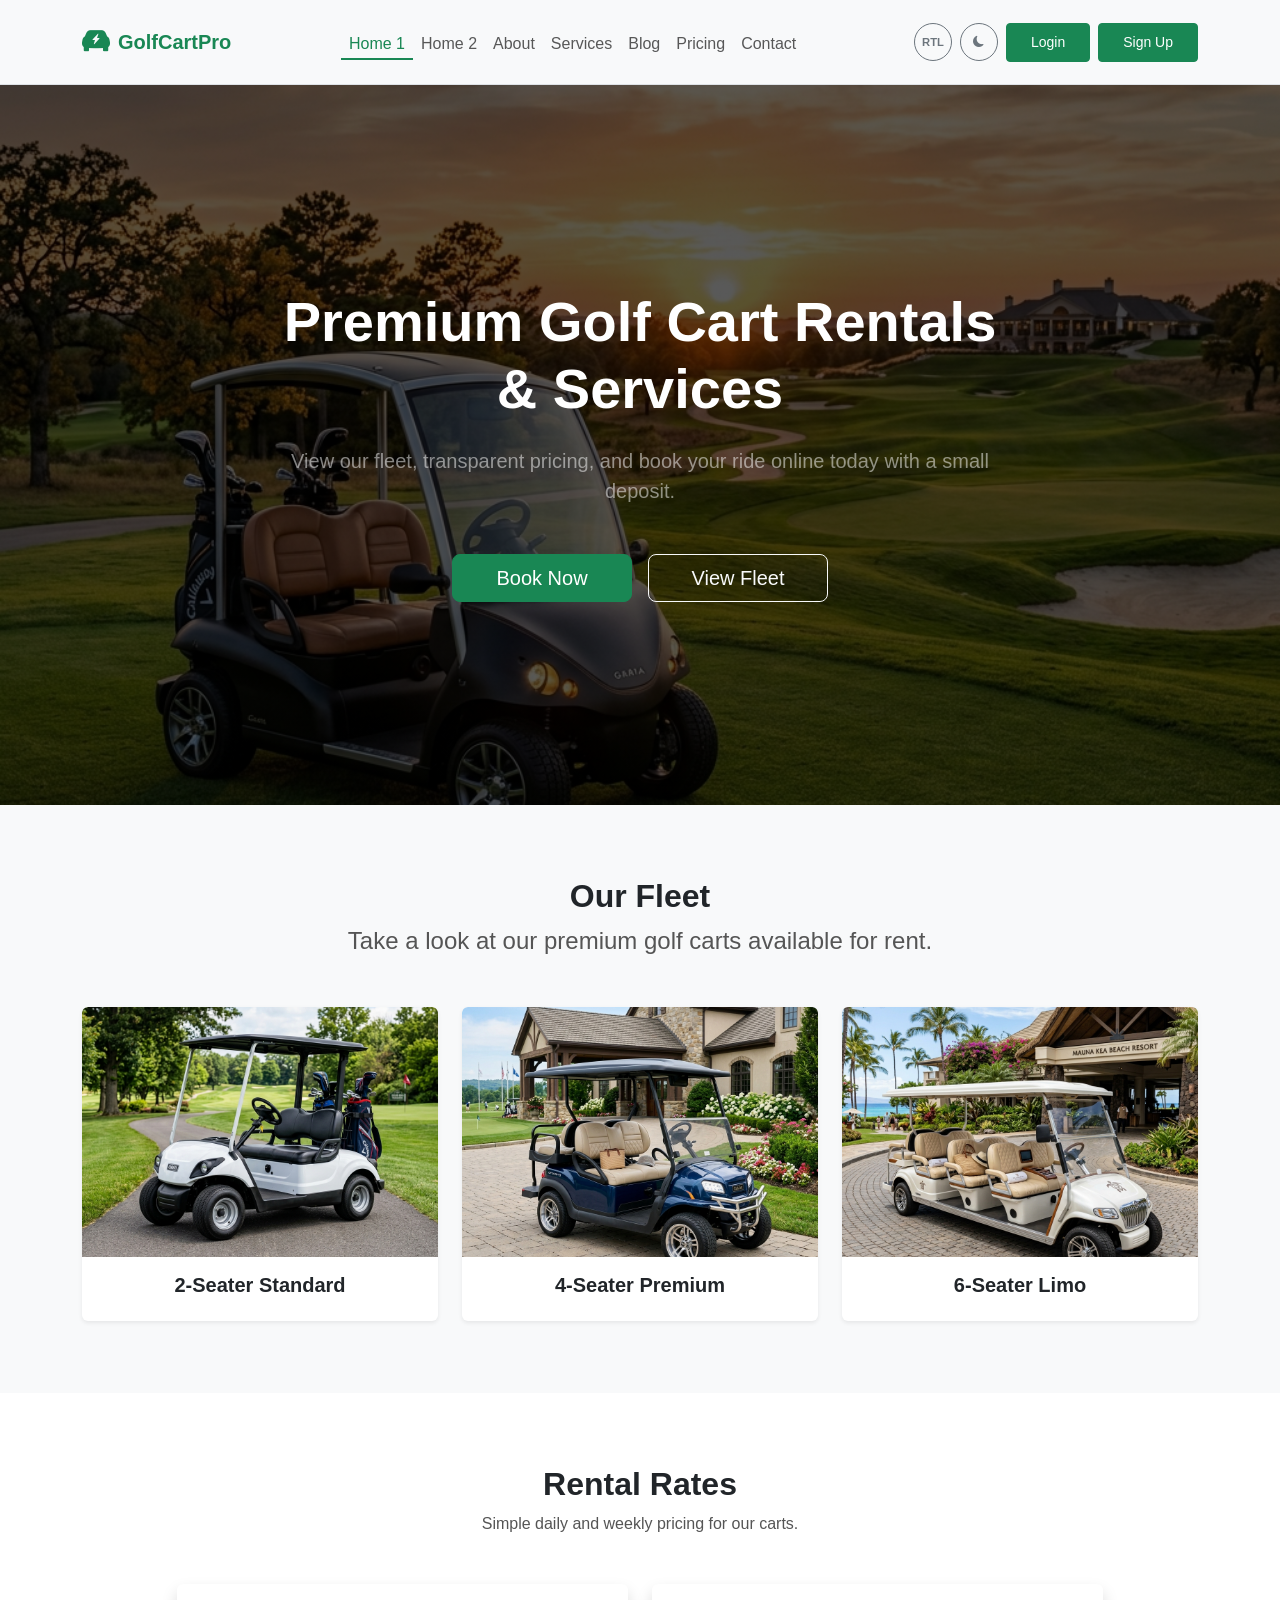
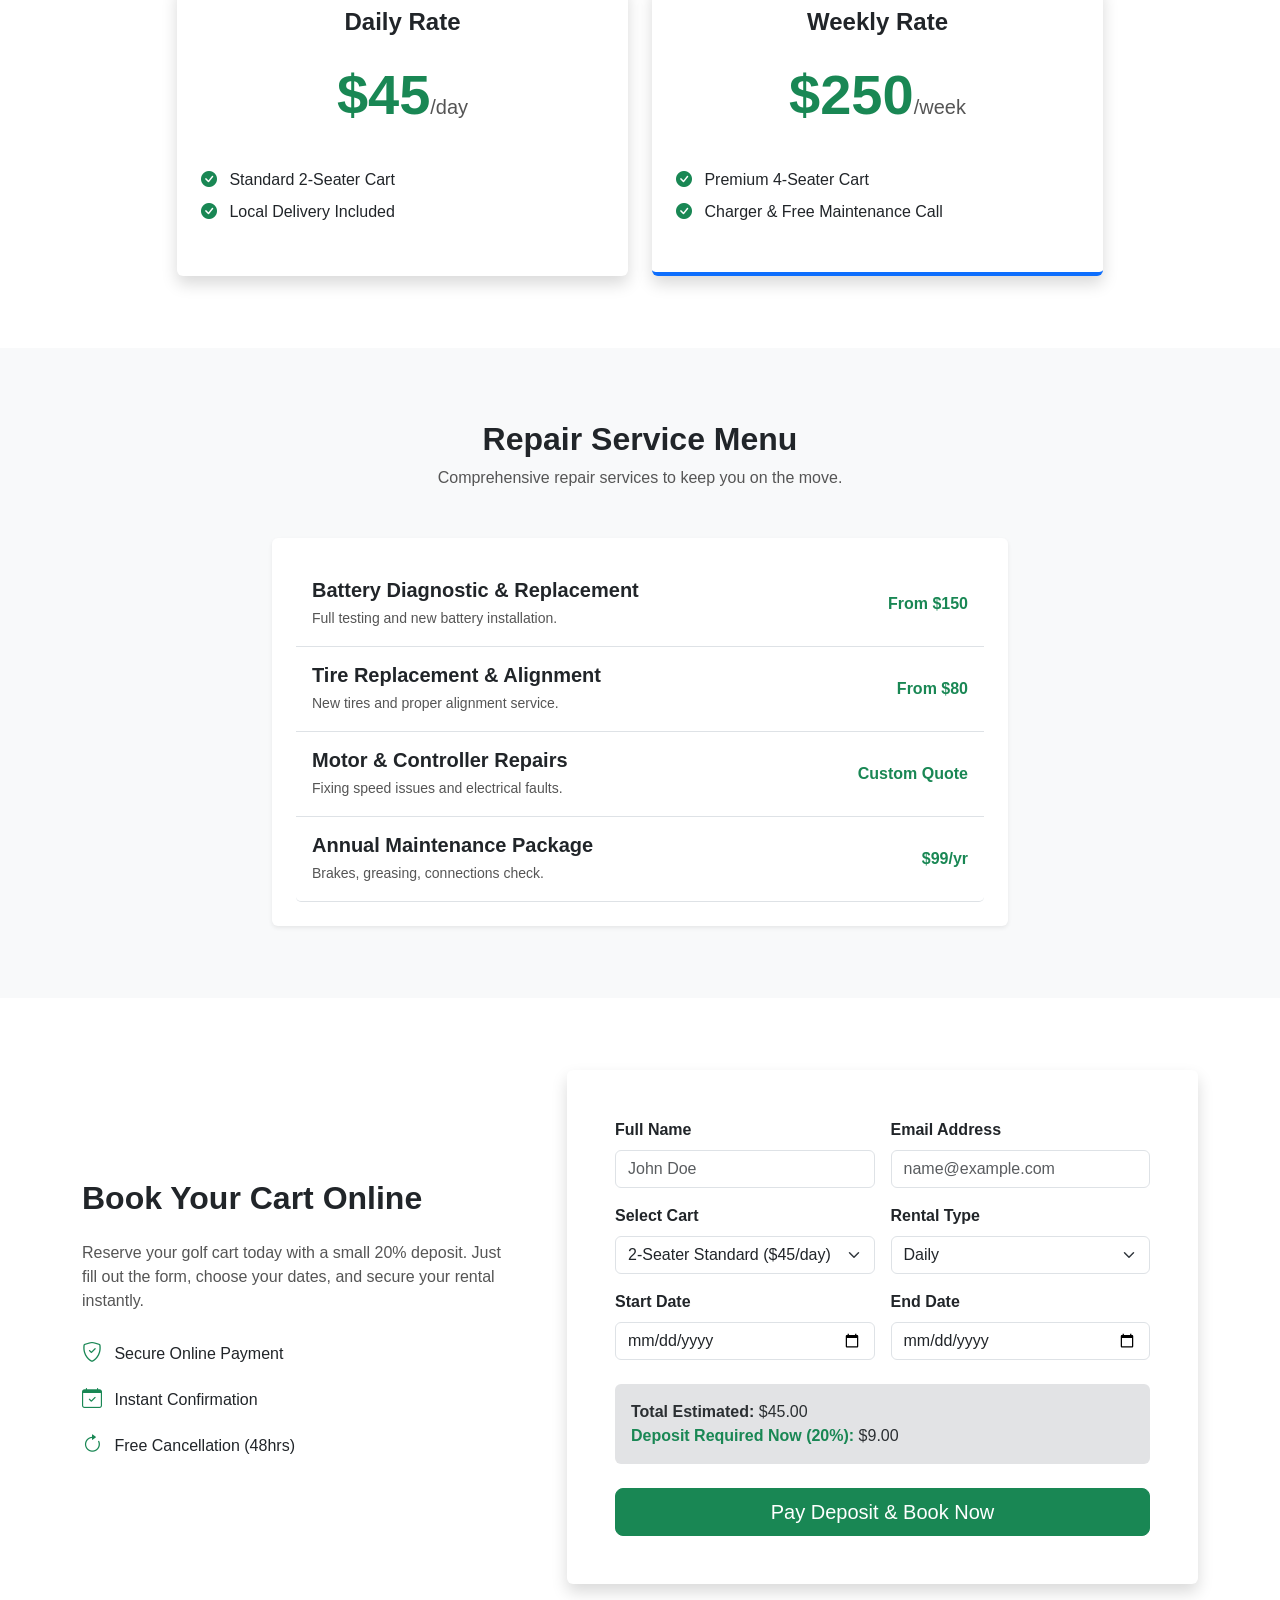
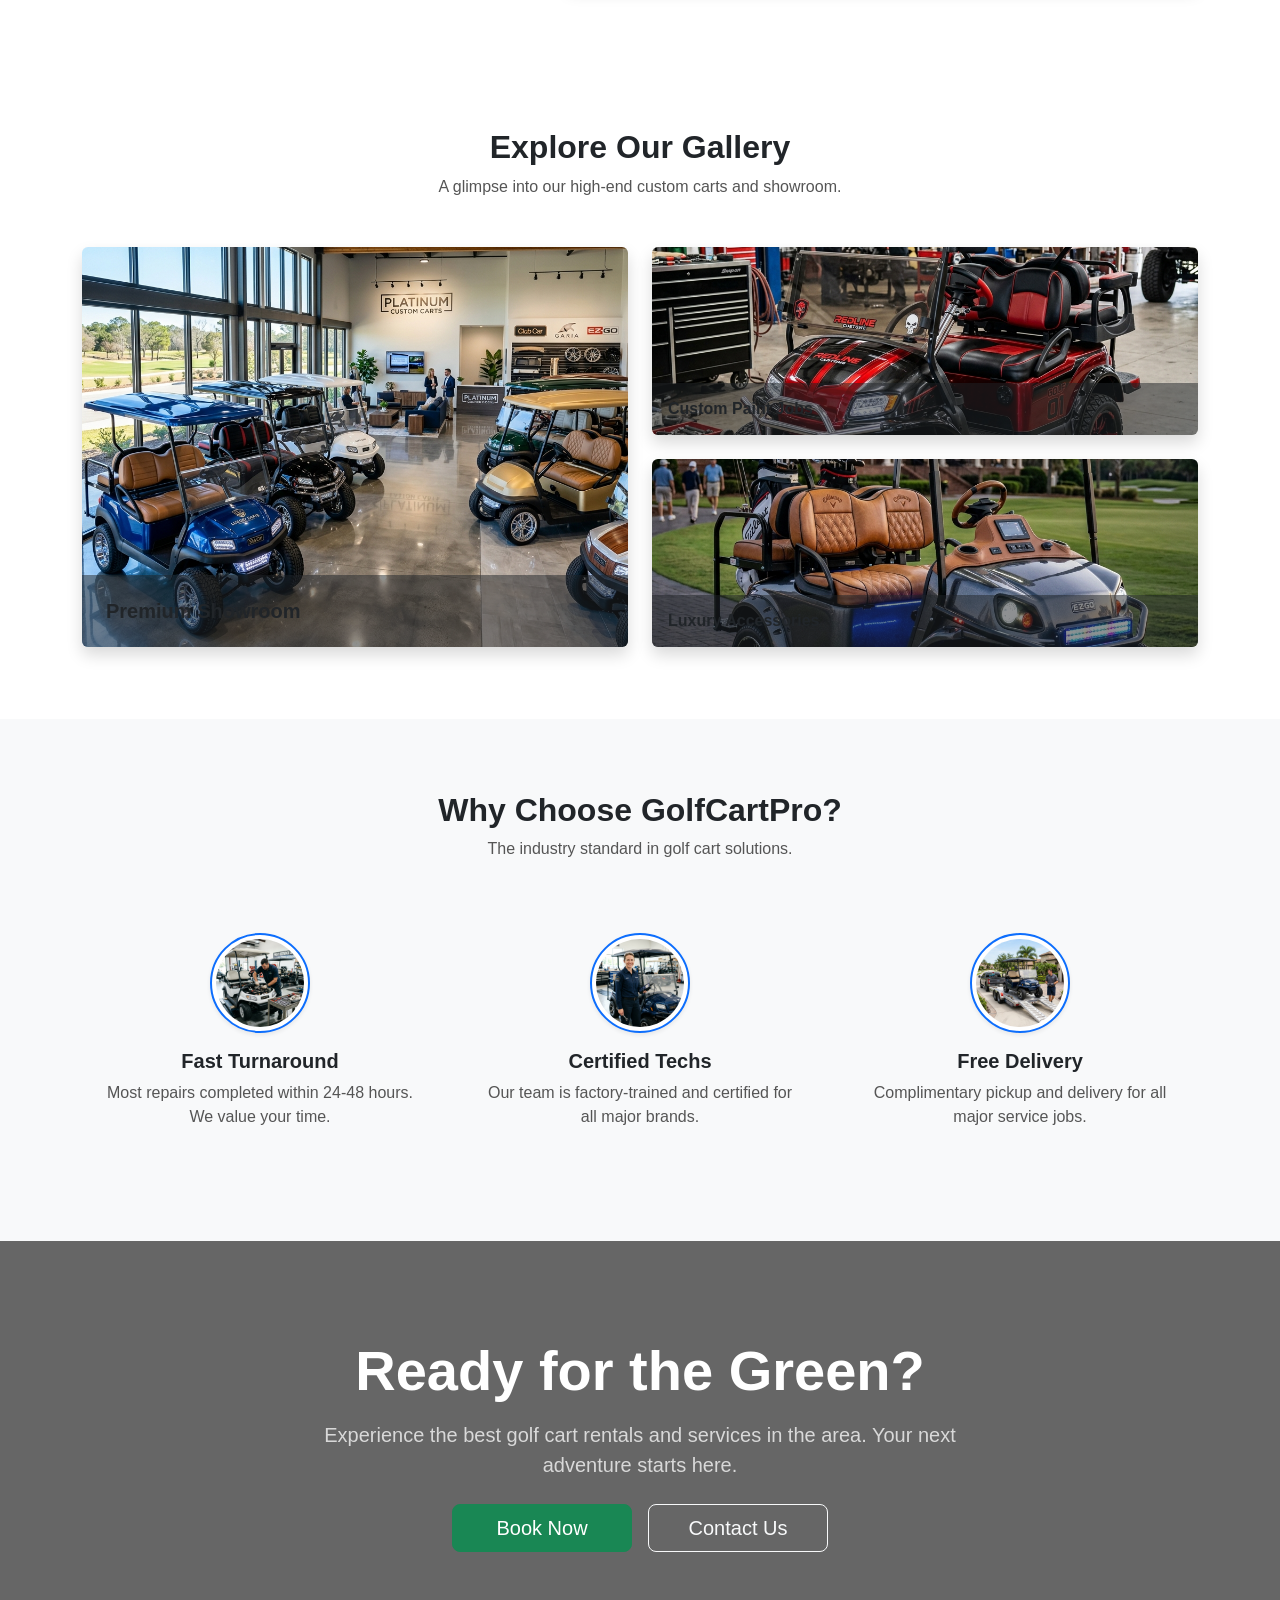
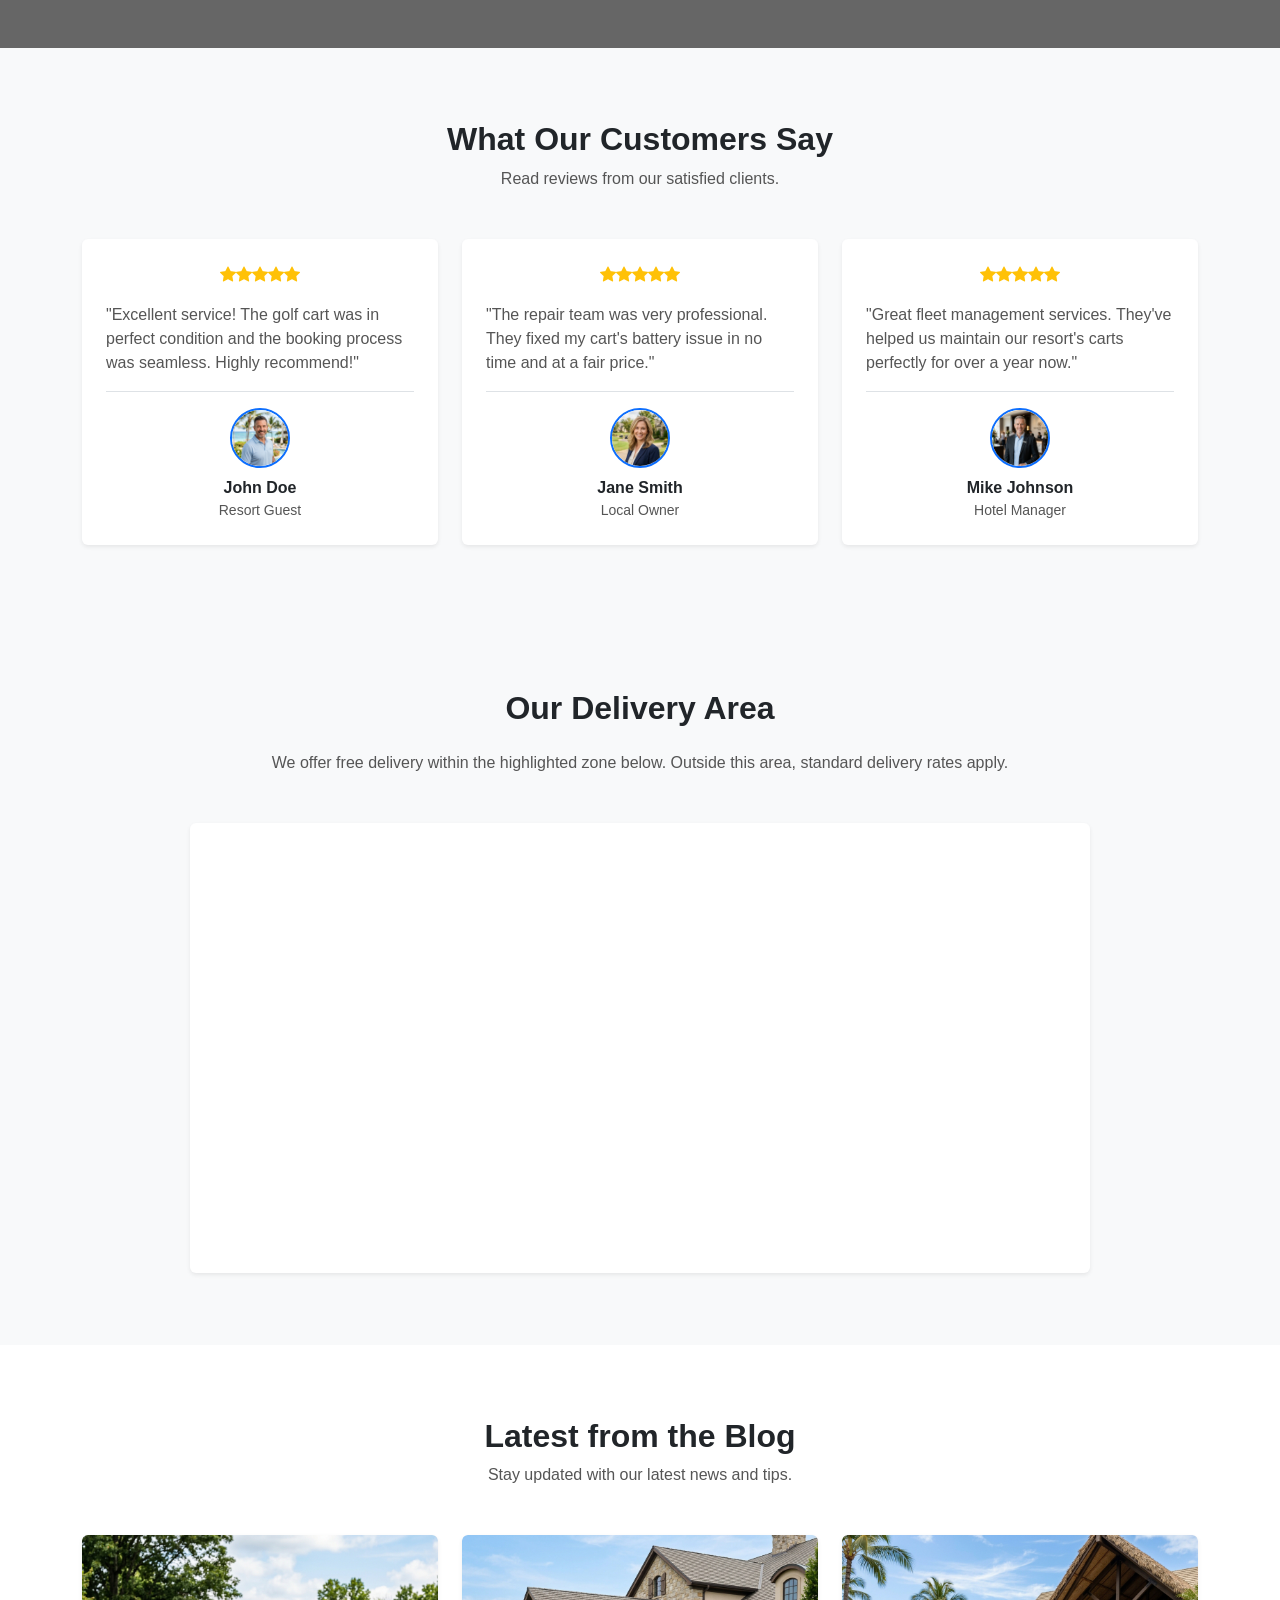
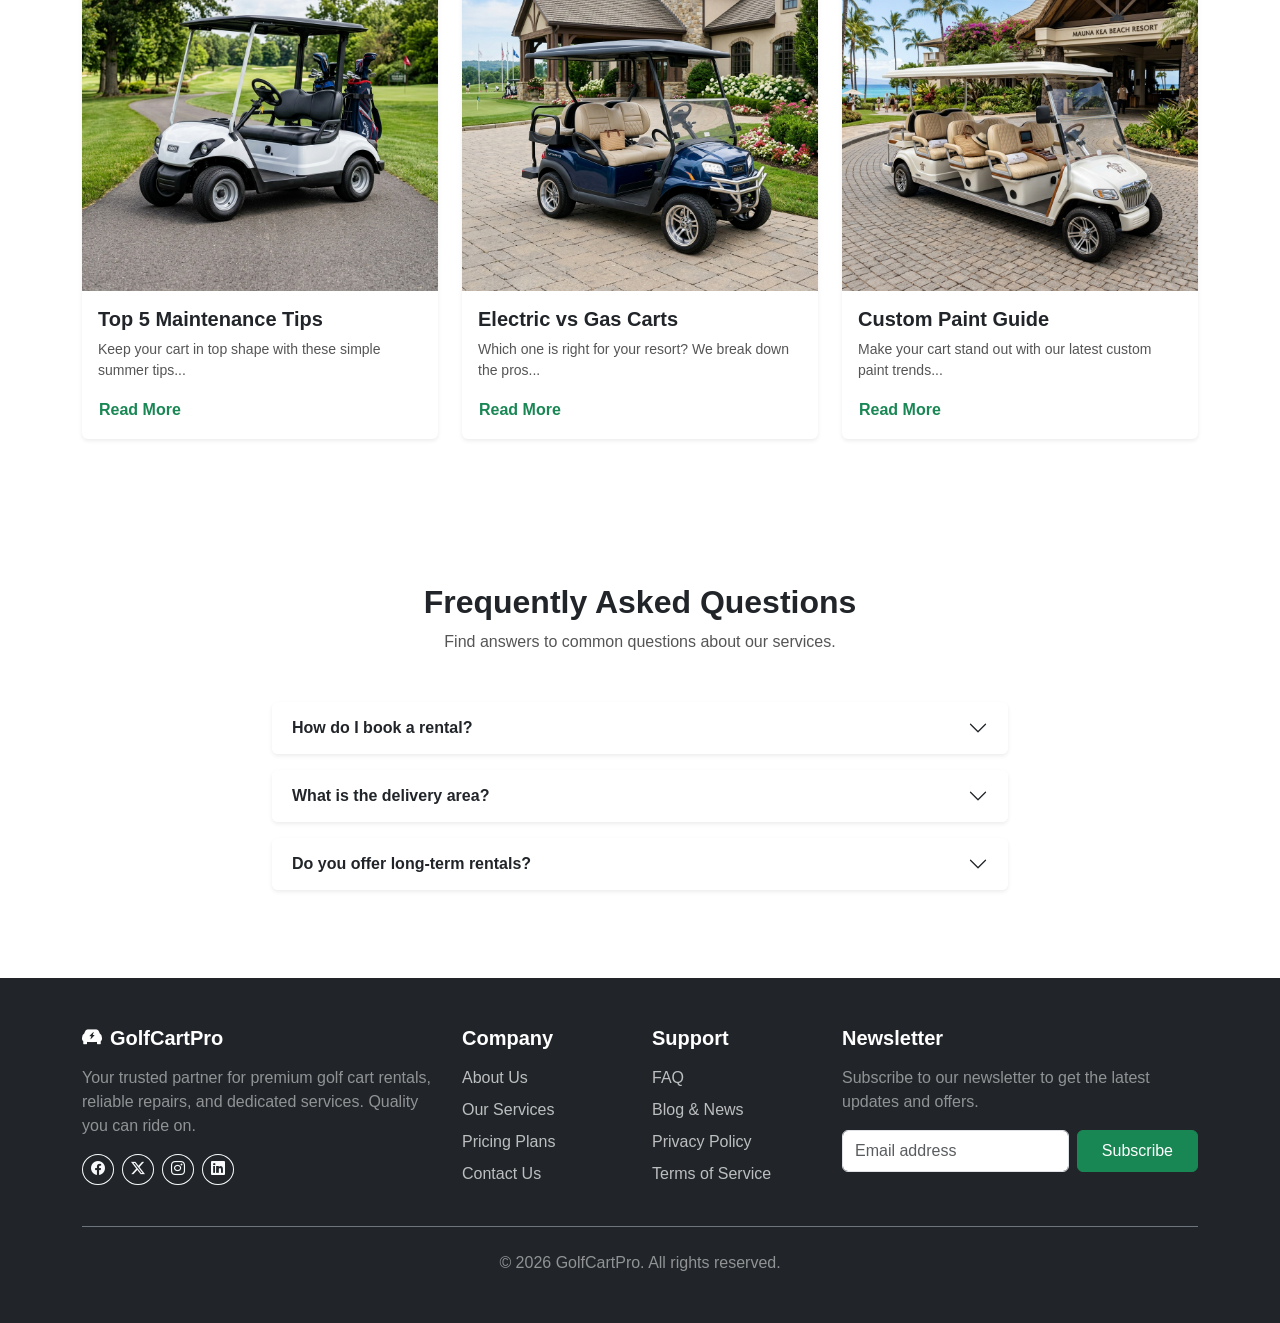
==== index.html @ c1c9b2e2 "Refined UI elements and replaced icons with custom images" ====
<!DOCTYPE html>
<html lang="en" dir="ltr">
<head>
  <meta charset="UTF-8">
  <meta name="viewport" content="width=device-width, initial-scale=1.0">
  <title>Home - GolfCartPro</title>
  <link rel="icon" type="image/png" href="assets/images/favicon.png">
  <link href="https://cdn.jsdelivr.net/npm/bootstrap@5.3.3/dist/css/bootstrap.min.css" rel="stylesheet">
  <link rel="stylesheet" href="https://cdn.jsdelivr.net/npm/bootstrap-icons@1.11.3/font/bootstrap-icons.min.css">
  <link rel="stylesheet" href="assets/css/style.css">
</head>
<body>
  

  <!-- Header -->
  <header>
    <nav class="navbar navbar-expand-lg bg-body-tertiary sticky-top border-bottom">
      <div class="container">
        <a class="navbar-brand d-flex align-items-center fw-bold text-primary" href="index.html">
          <i class="bi bi-ev-front-fill me-2 fs-3"></i> GolfCartPro
        </a>
        <button class="navbar-toggler" type="button" data-bs-toggle="offcanvas" data-bs-target="#offcanvasNavbar" aria-controls="offcanvasNavbar" aria-label="Toggle navigation">
          <span class="navbar-toggler-icon"></span>
        </button>
        <div class="offcanvas offcanvas-end" tabindex="-1" id="offcanvasNavbar" aria-labelledby="offcanvasNavbarLabel">
          <div class="offcanvas-header">
            <h5 class="offcanvas-title fw-bold text-primary" id="offcanvasNavbarLabel"><i class="bi bi-ev-front-fill me-2"></i> GolfCartPro</h5>
            <button type="button" class="btn-close" data-bs-dismiss="offcanvas" aria-label="Close"></button>
          </div>
          <div class="offcanvas-body align-items-center">
            <ul class="navbar-nav justify-content-center flex-grow-1 pe-3">
              <li class="nav-item"><a class="nav-link active" href="index.html">Home 1</a></li>
              <li class="nav-item"><a class="nav-link" href="home-2.html">Home 2</a></li>
              <li class="nav-item"><a class="nav-link" href="about.html">About</a></li>
              <li class="nav-item"><a class="nav-link" href="services.html">Services</a></li>
              <li class="nav-item"><a class="nav-link" href="blog.html">Blog</a></li>
              <li class="nav-item"><a class="nav-link" href="pricing.html">Pricing</a></li>
              <li class="nav-item"><a class="nav-link" href="contact.html">Contact</a></li>
            </ul>
              </li>
            </ul>
            <div class="d-flex align-items-center gap-2 mt-3 mt-lg-0">
              <button id="rtlToggle" class="btn btn-sm btn-outline-secondary rounded-circle" aria-label="Toggle RTL">RTL</button>
              <button class="btn btn-sm btn-outline-secondary rounded-circle" id="themeToggle" aria-label="Toggle Theme">
                <i class="bi bi-moon-fill" id="themeIcon"></i>
              </button>
              <a href="login.html" class="btn btn-sm btn-primary">Login</a>
              <a href="register.html" class="btn btn-sm btn-primary">Sign Up</a>
            </div>
          </div>
        </div>
      </div>
    </nav>
  </header>

  <!-- Main Content -->
  <main>
    <!-- Hero Section -->
    <section class="hero-section text-center py-5 d-flex align-items-center" style="min-height: 80vh; background: linear-gradient(rgba(0,0,0,0.65), rgba(0,0,0,0.65)), url('assets/images/home1_hero.png') center/cover;">
      <div class="container py-5 text-white">
        <div class="row justify-content-center">
          <div class="col-lg-8">
            <h1 class="display-4 fw-bold mb-4 text-white">Premium Golf Cart Rentals & Services</h1>
            <p class="lead mb-5 text-white-50">View our fleet, transparent pricing, and book your ride online today with a small deposit.</p>
            <div class="d-flex gap-3 justify-content-center">
              <a href="#booking" class="btn btn-primary btn-lg hero-btn">Book Now</a>
              <a href="#fleet" class="btn btn-outline-light btn-lg hero-btn">View Fleet</a>
            </div>
          </div>
        </div>
      </div>
    </section>

    <!-- SECTION: Fleet Photos -->
    <section id="fleet" class="py-5 bg-tertiary">
      <div class="container py-4">
        <div class="text-center mb-5">
          <h2 class="fw-bold">Our Fleet</h2>
          <p class="text-secondary fs-4">Take a look at our premium golf carts available for rent.</p>
        </div>
        <div class="row g-4">
          <div class="col-md-4">
            <div class="card h-100 border-0 shadow-sm overflow-hidden">
              <img src="assets/images/golf-cart-1.png" class="card-img-top" alt="2-Seater Standard" style="height:250px; object-fit:cover;">
              <div class="card-body text-center">
                <h5 class="fw-bold">2-Seater Standard</h5>
              </div>
            </div>
          </div>
          <div class="col-md-4">
            <div class="card h-100 border-0 shadow-sm overflow-hidden">
              <img src="assets/images/golf-cart-2.png" class="card-img-top" alt="4-Seater Premium" style="height:250px; object-fit:cover;">
              <div class="card-body text-center">
                <h5 class="fw-bold">4-Seater Premium</h5>
              </div>
            </div>
          </div>
          <div class="col-md-4">
            <div class="card h-100 border-0 shadow-sm overflow-hidden">
              <img src="assets/images/golf-cart-3.png" class="card-img-top" alt="6-Seater Limo" style="height:250px; object-fit:cover;">
              <div class="card-body text-center">
                <h5 class="fw-bold">6-Seater Limo</h5>
              </div>
            </div>
          </div>
        </div>
      </div>
    </section>

    <!-- SECTION: Rental Rates -->
    <section class="py-5">
      <div class="container py-4">
        <div class="text-center mb-5">
          <h2 class="fw-bold">Rental Rates</h2>
          <p class="text-secondary">Simple daily and weekly pricing for our carts.</p>
        </div>
        <div class="row justify-content-center g-4">
          <div class="col-md-5">
            <div class="card h-100 p-4 border-0 shadow text-center">
              <h4 class="fw-bold">Daily Rate</h4>
              <h2 class="display-4 fw-bold text-primary my-3">$45<span class="fs-5 text-secondary fw-normal">/day</span></h2>
              <ul class="list-unstyled text-start mt-4">
                <li class="mb-2"><i class="bi bi-check-circle-fill text-primary me-2"></i> Standard 2-Seater Cart</li>
                <li class="mb-2"><i class="bi bi-check-circle-fill text-primary me-2"></i> Local Delivery Included</li>
              </ul>
            </div>
          </div>
          <div class="col-md-5">
            <div class="card h-100 p-4 border-0 shadow text-center border-bottom border-primary border-4">
              <h4 class="fw-bold">Weekly Rate</h4>
              <h2 class="display-4 fw-bold text-primary my-3">$250<span class="fs-5 text-secondary fw-normal">/week</span></h2>
              <ul class="list-unstyled text-start mt-4">
                <li class="mb-2"><i class="bi bi-check-circle-fill text-primary me-2"></i> Premium 4-Seater Cart</li>
                <li class="mb-2"><i class="bi bi-check-circle-fill text-primary me-2"></i> Charger & Free Maintenance Call</li>
              </ul>
            </div>
          </div>
        </div>
      </div>
    </section>

    <!-- SECTION: Repair Service Menu -->
    <section class="py-5 bg-tertiary">
      <div class="container py-4">
        <div class="text-center mb-5">
          <h2 class="fw-bold">Repair Service Menu</h2>
          <p class="text-secondary">Comprehensive repair services to keep you on the move.</p>
        </div>
        <div class="row justify-content-center">
          <div class="col-lg-8">
            <div class="card border-0 shadow-sm p-4">
              <ul class="list-group list-group-flush">
                <li class="list-group-item d-flex justify-content-between align-items-center py-3 bg-transparent border-bottom">
                  <div>
                    <h5 class="fw-bold mb-1">Battery Diagnostic & Replacement</h5>
                    <small class="text-secondary">Full testing and new battery installation.</small>
                  </div>
                  <span class="fw-bold text-primary">From $150</span>
                </li>
                <li class="list-group-item d-flex justify-content-between align-items-center py-3 bg-transparent border-bottom">
                  <div>
                    <h5 class="fw-bold mb-1">Tire Replacement & Alignment</h5>
                    <small class="text-secondary">New tires and proper alignment service.</small>
                  </div>
                  <span class="fw-bold text-primary">From $80</span>
                </li>
                <li class="list-group-item d-flex justify-content-between align-items-center py-3 bg-transparent border-bottom">
                  <div>
                    <h5 class="fw-bold mb-1">Motor & Controller Repairs</h5>
                    <small class="text-secondary">Fixing speed issues and electrical faults.</small>
                  </div>
                  <span class="fw-bold text-primary">Custom Quote</span>
                </li>
                <li class="list-group-item d-flex justify-content-between align-items-center py-3 bg-transparent border-bottom">
                  <div>
                    <h5 class="fw-bold mb-1">Annual Maintenance Package</h5>
                    <small class="text-secondary">Brakes, greasing, connections check.</small>
                  </div>
                  <span class="fw-bold text-primary">$99/yr</span>
                </li>
              </ul>
            </div>
          </div>
        </div>
      </div>
    </section>

    <!-- SECTION: Online Booking with Deposit -->
    <section id="booking" class="py-5">
      <div class="container py-4">
        <div class="row g-5 align-items-center">
          <div class="col-lg-5">
            <h2 class="fw-bold mb-4">Book Your Cart Online</h2>
            <p class="text-secondary mb-4">Reserve your golf cart today with a small 20% deposit. Just fill out the form, choose your dates, and secure your rental instantly.</p>
            <ul class="list-unstyled">
              <li class="mb-3"><i class="bi bi-shield-check text-primary me-2 fs-5"></i> Secure Online Payment</li>
              <li class="mb-3"><i class="bi bi-calendar-check text-primary me-2 fs-5"></i> Instant Confirmation</li>
              <li class="mb-3"><i class="bi bi-arrow-clockwise text-primary me-2 fs-5"></i> Free Cancellation (48hrs)</li>
            </ul>
          </div>
          <div class="col-lg-7">
            <div class="card border-0 shadow p-4 p-md-5">
              <form>
                <div class="row g-3">
                  <div class="col-md-6">
                    <label class="form-label fw-bold">Full Name</label>
                    <input type="text" class="form-control" placeholder="John Doe" required>
                  </div>
                  <div class="col-md-6">
                    <label class="form-label fw-bold">Email Address</label>
                    <input type="email" class="form-control" placeholder="name@example.com" required>
                  </div>
                  <div class="col-md-6">
                    <label class="form-label fw-bold">Select Cart</label>
                    <select class="form-select">
                      <option>2-Seater Standard ($45/day)</option>
                      <option>4-Seater Premium ($65/day)</option>
                      <option>6-Seater Limo ($95/day)</option>
                    </select>
                  </div>
                  <div class="col-md-6">
                    <label class="form-label fw-bold">Rental Type</label>
                    <select class="form-select">
                      <option>Daily</option>
                      <option>Weekly (Discount Applied)</option>
                    </select>
                  </div>
                  <div class="col-md-6">
                    <label class="form-label fw-bold">Start Date</label>
                    <input type="date" class="form-control" required>
                  </div>
                  <div class="col-md-6">
                    <label class="form-label fw-bold">End Date</label>
                    <input type="date" class="form-control" required>
                  </div>
                  <div class="col-12 mt-4 text-center">
                    <div class="alert alert-secondary border-0 mb-4 text-start">
                      <strong>Total Estimated:</strong> $45.00 <br>
                      <strong class="text-primary">Deposit Required Now (20%):</strong> $9.00
                    </div>
                    <button type="submit" class="btn btn-primary btn-lg w-100">Pay Deposit & Book Now</button>
                  </div>
                </div>
              </form>
            </div>
          </div>
        </div>
      </div>
    </section>

    <!-- SECTION: Gallery Preview -->
    <section class="py-5">
      <div class="container py-4">
        <div class="text-center mb-5">
          <h2 class="fw-bold">Explore Our Gallery</h2>
          <p class="text-secondary">A glimpse into our high-end custom carts and showroom.</p>
        </div>
        <div class="row g-4">
          <div class="col-md-6">
            <div class="rounded shadow overflow-hidden position-relative" style="height: 400px;">
              <img src="assets/images/h1_showroom.png" class="w-100 h-100 object-fit-cover" alt="Showroom">
              <div class="position-absolute bottom-0 start-0 w-100 p-4 bg-dark bg-opacity-50 text-white">
                <h5 class="fw-bold mb-0">Premium Showroom</h5>
              </div>
            </div>
          </div>
          <div class="col-md-6">
            <div class="row g-4">
              <div class="col-12">
                <div class="rounded shadow overflow-hidden position-relative" style="height: 188px;">
                   <img src="assets/images/srv_custom_paint.png" class="w-100 h-100 object-fit-cover" alt="Custom Builds">
                   <div class="position-absolute bottom-0 start-0 w-100 p-3 bg-dark bg-opacity-50 text-white">
                    <h6 class="fw-bold mb-0">Custom Paint Jobs</h6>
                  </div>
                </div>
              </div>
              <div class="col-12">
                <div class="rounded shadow overflow-hidden position-relative" style="height: 188px;">
                   <img src="assets/images/srv_accessories.png" class="w-100 h-100 object-fit-cover" alt="Accessories">
                   <div class="position-absolute bottom-0 start-0 w-100 p-3 bg-dark bg-opacity-50 text-white">
                    <h6 class="fw-bold mb-0">Luxury Accessories</h6>
                  </div>
                </div>
              </div>
            </div>
          </div>
        </div>
      </div>
    </section>

    <!-- SECTION: Why Choose Us -->
    <section class="py-5 bg-tertiary">
      <div class="container py-4">
        <div class="text-center mb-5">
          <h2 class="fw-bold">Why Choose GolfCartPro?</h2>
          <p class="text-secondary">The industry standard in golf cart solutions.</p>
        </div>
        <div class="row g-4 text-center">
          <div class="col-md-4">
            <div class="p-4">
              <img src="assets/images/fast_turnaround.png" alt="Fast Turnaround" class="img-fluid rounded-circle mb-3 shadow-sm border border-primary border-2 p-1 bg-white" style="width: 100px; height: 100px; object-fit: cover;">
              <h5 class="fw-bold">Fast Turnaround</h5>
              <p class="text-secondary">Most repairs completed within 24-48 hours. We value your time.</p>
            </div>
          </div>
          <div class="col-md-4">
            <div class="p-4">
              <img src="assets/images/certified_techs.png" alt="Certified Techs" class="img-fluid rounded-circle mb-3 shadow-sm border border-primary border-2 p-1 bg-white" style="width: 100px; height: 100px; object-fit: cover;">
              <h5 class="fw-bold">Certified Techs</h5>
              <p class="text-secondary">Our team is factory-trained and certified for all major brands.</p>
            </div>
          </div>
          <div class="col-md-4">
            <div class="p-4">
              <img src="assets/images/free_delivery.png" alt="Free Delivery" class="img-fluid rounded-circle mb-3 shadow-sm border border-primary border-2 p-1 bg-white" style="width: 100px; height: 100px; object-fit: cover;">
              <h5 class="fw-bold">Free Delivery</h5>
              <p class="text-secondary">Complimentary pickup and delivery for all major service jobs.</p>
            </div>
          </div>
        </div>
      </div>
    </section>

    <!-- SECTION: Full Width CTA -->
    <section class="py-5 text-white text-center" style="background: linear-gradient(rgba(0,0,0,0.6), rgba(0,0,0,0.6)), url('assets/images/home1_hero.png') center/cover fixed;">
      <div class="container py-5">
        <h2 class="display-4 fw-bold mb-3 text-white">Ready for the Green?</h2>
        <p class="lead mb-4 mx-auto opacity-75" style="max-width: 700px;">Experience the best golf cart rentals and services in the area. Your next adventure starts here.</p>
        <div class="d-flex justify-content-center gap-3">
          <a href="#booking" class="btn btn-primary btn-lg px-4 hero-btn">Book Now</a>
          <a href="contact.html" class="btn btn-outline-light btn-lg px-4 hero-btn">Contact Us</a>
        </div>
      </div>
    </section>

    <!-- SECTION: Testimonials -->
    <section class="py-5 bg-light">
      <div class="container py-4">
        <div class="text-center mb-5">
          <h2 class="fw-bold">What Our Customers Say</h2>
          <p class="text-secondary">Read reviews from our satisfied clients.</p>
        </div>
        <div class="row g-4">
          <div class="col-md-4">
            <div class="card h-100 border-0 shadow-sm p-4">
              <div class="mb-3 text-warning text-center">
                <i class="bi bi-star-fill"></i><i class="bi bi-star-fill"></i><i class="bi bi-star-fill"></i><i class="bi bi-star-fill"></i><i class="bi bi-star-fill"></i>
              </div>
              <p class="text-secondary italic">"Excellent service! The golf cart was in perfect condition and the booking process was seamless. Highly recommend!"</p>
              <div class="d-flex flex-column align-items-center justify-content-center mt-auto pt-3 border-top text-center">
                <img src="assets/images/customer_1_john.png" alt="John Doe" class="rounded-circle mb-2 border border-2 border-primary" style="width: 60px; height: 60px; object-fit: cover;">
                <div>
                  <div class="fw-bold">John Doe</div>
                  <div class="text-secondary small">Resort Guest</div>
                </div>
              </div>
            </div>
          </div>
          <div class="col-md-4">
            <div class="card h-100 border-0 shadow-sm p-4">
              <div class="mb-3 text-warning text-center">
                <i class="bi bi-star-fill"></i><i class="bi bi-star-fill"></i><i class="bi bi-star-fill"></i><i class="bi bi-star-fill"></i><i class="bi bi-star-fill"></i>
              </div>
              <p class="text-secondary italic">"The repair team was very professional. They fixed my cart's battery issue in no time and at a fair price."</p>
              <div class="d-flex flex-column align-items-center justify-content-center mt-auto pt-3 border-top text-center">
                <img src="assets/images/customer_2_jane.png" alt="Jane Smith" class="rounded-circle mb-2 border border-2 border-primary" style="width: 60px; height: 60px; object-fit: cover;">
                <div>
                  <div class="fw-bold">Jane Smith</div>
                  <div class="text-secondary small">Local Owner</div>
                </div>
              </div>
            </div>
          </div>
          <div class="col-md-4">
            <div class="card h-100 border-0 shadow-sm p-4">
              <div class="mb-3 text-warning text-center">
                <i class="bi bi-star-fill"></i><i class="bi bi-star-fill"></i><i class="bi bi-star-fill"></i><i class="bi bi-star-fill"></i><i class="bi bi-star-fill"></i>
              </div>
              <p class="text-secondary italic">"Great fleet management services. They've helped us maintain our resort's carts perfectly for over a year now."</p>
              <div class="d-flex flex-column align-items-center justify-content-center mt-auto pt-3 border-top text-center">
                <img src="assets/images/customer_3_mike.png" alt="Mike Johnson" class="rounded-circle mb-2 border border-2 border-primary" style="width: 60px; height: 60px; object-fit: cover;">
                <div>
                  <div class="fw-bold">Mike Johnson</div>
                  <div class="text-secondary small">Hotel Manager</div>
                </div>
              </div>
            </div>
          </div>
        </div>
      </div>
    </section>

    <!-- SECTION: Delivery Area Map -->
    <section class="py-5 bg-tertiary">
      <div class="container py-4 text-center">
        <h2 class="fw-bold mb-4">Our Delivery Area</h2>
        <p class="text-secondary mb-5">We offer free delivery within the highlighted zone below. Outside this area, standard delivery rates apply.</p>
        <div class="card overflow-hidden shadow-sm border-0 mx-auto" style="max-width: 900px;">
          <iframe src="https://www.google.com/maps/embed?pb=!1m18!1m12!1m3!1d112104.79370881903!2d-81.47271428588526!3d28.513515437812543!2m3!1f0!2f0!3f0!3m2!1i1024!2i768!4f13.1!3m3!1m2!1s0x88e773d8fecdbc77%3A0xac3b2063ca5bf9e!2sOrlando%2C%20FL%2C%20USA!5e0!3m2!1sen!2sin!4v1714545063462!5m2!1sen!2sin" width="100%" height="450" style="border:0;" allowfullscreen="" loading="lazy" referrerpolicy="no-referrer-when-downgrade"></iframe>
        </div>
      </div>
    </section>

    <!-- SECTION: Latest Blog -->
    <section class="py-5">
      <div class="container py-4">
        <div class="text-center mb-5">
          <h2 class="fw-bold">Latest from the Blog</h2>
          <p class="text-secondary">Stay updated with our latest news and tips.</p>
        </div>
        <div class="row g-4">
          <div class="col-md-4">
            <div class="card h-100 border-0 shadow-sm overflow-hidden">
              <img src="assets/images/golf-cart-1.png" class="card-img-top" alt="Blog 1">
              <div class="card-body">
                <h5 class="fw-bold card-title">Top 5 Maintenance Tips</h5>
                <p class="card-text text-secondary small">Keep your cart in top shape with these simple summer tips...</p>
                <a href="blog-details.html" class="btn btn-link text-primary p-0 fw-bold text-decoration-none">Read More</a>
              </div>
            </div>
          </div>
          <div class="col-md-4">
            <div class="card h-100 border-0 shadow-sm overflow-hidden">
              <img src="assets/images/golf-cart-2.png" class="card-img-top" alt="Blog 2">
              <div class="card-body">
                <h5 class="fw-bold card-title">Electric vs Gas Carts</h5>
                <p class="card-text text-secondary small">Which one is right for your resort? We break down the pros...</p>
                <a href="blog-details.html" class="btn btn-link text-primary p-0 fw-bold text-decoration-none">Read More</a>
              </div>
            </div>
          </div>
          <div class="col-md-4">
            <div class="card h-100 border-0 shadow-sm overflow-hidden">
              <img src="assets/images/golf-cart-3.png" class="card-img-top" alt="Blog 3">
              <div class="card-body">
                <h5 class="fw-bold card-title">Custom Paint Guide</h5>
                <p class="card-text text-secondary small">Make your cart stand out with our latest custom paint trends...</p>
                <a href="blog-details.html" class="btn btn-link text-primary p-0 fw-bold text-decoration-none">Read More</a>
              </div>
            </div>
          </div>
        </div>
      </div>
    </section>

    <!-- SECTION: FAQ -->
    <section class="py-5">
      <div class="container py-4">
        <div class="text-center mb-5">
          <h2 class="fw-bold">Frequently Asked Questions</h2>
          <p class="text-secondary">Find answers to common questions about our services.</p>
        </div>
        <div class="row justify-content-center">
          <div class="col-lg-8">
            <div class="accordion" id="faqAccordion">
              <div class="accordion-item border-0 shadow-sm mb-3 rounded overflow-hidden">
                <h2 class="accordion-header">
                  <button class="accordion-button collapsed fw-bold" type="button" data-bs-toggle="collapse" data-bs-target="#faq1">
                    How do I book a rental?
                  </button>
                </h2>
                <div id="faq1" class="accordion-collapse collapse" data-bs-parent="#faqAccordion">
                  <div class="accordion-body">
                    You can book directly on our website through the booking form. Simply select your cart, dates, and pay the deposit to confirm your reservation.
                  </div>
                </div>
              </div>
              <div class="accordion-item border-0 shadow-sm mb-3 rounded overflow-hidden">
                <h2 class="accordion-header">
                  <button class="accordion-button collapsed fw-bold" type="button" data-bs-toggle="collapse" data-bs-target="#faq2">
                    What is the delivery area?
                  </button>
                </h2>
                <div id="faq2" class="accordion-collapse collapse" data-bs-parent="#faqAccordion">
                  <div class="accordion-body">
                    We deliver within a 25-mile radius of our main shop. Please check the delivery map for details or contact us for special requests.
                  </div>
                </div>
              </div>
              <div class="accordion-item border-0 shadow-sm mb-3 rounded overflow-hidden">
                <h2 class="accordion-header">
                  <button class="accordion-button collapsed fw-bold" type="button" data-bs-toggle="collapse" data-bs-target="#faq3">
                    Do you offer long-term rentals?
                  </button>
                </h2>
                <div id="faq3" class="accordion-collapse collapse" data-bs-parent="#faqAccordion">
                  <div class="accordion-body">
                    Yes, we offer weekly and monthly rental packages at discounted rates. Contact our support team for a custom quote.
                  </div>
                </div>
              </div>
            </div>
          </div>
        </div>
      </div>
    </section>

  </main>

  <!-- Footer -->
  <footer class="py-5 mt-auto">
    <div class="container">
      <div class="row gy-4">
        <div class="col-lg-4 col-md-6">
          <h5 class="fw-bold mb-3 d-flex align-items-center text-white">
            <i class="bi bi-ev-front-fill me-2"></i> GolfCartPro
          </h5>
          <p class="text-white-50">Your trusted partner for premium golf cart rentals, reliable repairs, and dedicated services. Quality you can ride on.</p>
          <div class="d-flex gap-2">
            <a href="#" class="btn btn-outline-light btn-sm rounded-circle"><i class="bi bi-facebook"></i></a>
            <a href="#" class="btn btn-outline-light btn-sm rounded-circle"><i class="bi bi-twitter-x"></i></a>
            <a href="#" class="btn btn-outline-light btn-sm rounded-circle"><i class="bi bi-instagram"></i></a>
            <a href="#" class="btn btn-outline-light btn-sm rounded-circle"><i class="bi bi-linkedin"></i></a>
          </div>
        </div>
        <div class="col-lg-2 col-md-6">
          <h5 class="fw-bold mb-3 text-white">Company</h5>
          <ul class="list-unstyled d-flex flex-column gap-2">
            <li><a href="about.html">About Us</a></li>
            <li><a href="services.html">Our Services</a></li>
            <li><a href="pricing.html">Pricing Plans</a></li>
            <li><a href="contact.html">Contact Us</a></li>
          </ul>
        </div>
        <div class="col-lg-2 col-md-6">
          <h5 class="fw-bold mb-3 text-white">Support</h5>
          <ul class="list-unstyled d-flex flex-column gap-2">
            <li><a href="service-details.html">FAQ</a></li>
            <li><a href="blog.html">Blog & News</a></li>
            <li><a href="#">Privacy Policy</a></li>
            <li><a href="#">Terms of Service</a></li>
          </ul>
        </div>
        <div class="col-lg-4 col-md-6">
          <h5 class="fw-bold mb-3 text-white">Newsletter</h5>
          <p class="text-white-50">Subscribe to our newsletter to get the latest updates and offers.</p>
          <form class="d-flex gap-2">
            <input type="email" class="form-control" placeholder="Email address" required>
            <button class="btn btn-primary" type="submit">Subscribe</button>
          </form>
        </div>
      </div>
      <div class="border-top border-secondary mt-4 pt-4 text-center text-white-50">
        <p class="mb-0">&copy; 2026 GolfCartPro. All rights reserved.</p>
      </div>
    </div>
  </footer>
  
  <button class="btn btn-primary rounded-circle" id="back-to-top" aria-label="Back to top">
    <i class="bi bi-arrow-up"></i>
  </button>

  <script src="https://cdn.jsdelivr.net/npm/bootstrap@5.3.3/dist/js/bootstrap.bundle.min.js"></script>
  <script src="assets/js/main.js"></script>
</body>
</html>
---- assets/css/style.css ----
/* 
  GolfCartPro - Custom Styles
  Beginner-friendly CSS with 3 main colors:
  Primary (Green), Secondary (Dark), Tertiary (Light)
*/

:root {
  --primary-color: #198754; /* Green */
  --secondary-color: #212529; /* Dark */
  --tertiary-color: #f8f9fa; /* Light */
}

body {
  font-family: 'Inter', 'Segoe UI', sans-serif;
  display: flex;
  flex-direction: column;
  min-height: 100vh;
}

/* Utility Classes for Brand Colors */
.text-primary { color: var(--primary-color) !important; }
.bg-primary { background-color: var(--primary-color) !important; }
.bg-secondary { background-color: var(--secondary-color) !important; }
.bg-tertiary { background-color: var(--tertiary-color) !important; }

.btn-primary {
  background-color: var(--primary-color);
  border-color: var(--primary-color);
  color: #fff;
  padding: 0.5rem 1.5rem;
  font-weight: 500;
}
.btn-primary:hover {
  background-color: #146c43;
  border-color: #13653f;
  color: #fff;
}

/* Header */
.navbar {
  padding: 1rem 0;
}
.navbar .nav-link {
  font-weight: 500;
  transition: color 0.3s ease;
  position: relative;
  padding-bottom: 0.25rem;
}
.navbar .nav-link.active {
  color: var(--primary-color) !important;
}
.navbar .nav-link.active::after {
  content: '';
  position: absolute;
  width: 100%;
  height: 2px;
  background-color: var(--primary-color);
  bottom: 0;
  left: 0;
}

/* Hero Section */
.hero-section {
  padding: 80px 0;
  background-color: var(--tertiary-color);
}

.hero-btn {
  min-width: 180px;
  display: inline-flex;
  align-items: center;
  justify-content: center;
  transition: all 0.3s ease;
}

.hero-btn:hover {
  transform: translateY(-3px);
  box-shadow: 0 6px 15px rgba(0, 0, 0, 0.2);
}

/* Cards */
.card {
  border: none;
  box-shadow: 0 4px 6px rgba(0,0,0,0.05);
  transition: transform 0.3s ease, box-shadow 0.3s ease;
}
.card:hover {
  transform: translateY(-5px);
  box-shadow: 0 10px 15px rgba(0,0,0,0.1);
}

/* Footer */
footer {
  background-color: var(--secondary-color);
  color: #fff;
}
footer a {
  color: rgba(255,255,255,0.7);
  text-decoration: none;
  transition: color 0.3s ease;
}
footer a:hover {
  color: #fff;
}

/* Back to Top */
#back-to-top {
  position: fixed;
  bottom: 20px;
  right: 20px;
  display: none;
  z-index: 99;
  width: 45px;
  height: 45px;
  padding: 0;
  display: none; /* hidden by default, toggled by JS */
  align-items: center;
  justify-content: center;
}

/* Dashboard Sidebar */
.sidebar {
  min-height: 100vh;
  background-color: var(--secondary-color);
  color: #fff;
}
.sidebar .nav-link {
  color: rgba(255,255,255,0.8);
  border-radius: 0.375rem;
  margin-bottom: 0.5rem;
}
.sidebar .nav-link:hover, .sidebar .nav-link.active {
  color: #fff;
  background-color: rgba(255,255,255,0.15);
}

/* Fix Contrast for Headings and Text */
h1, h2, h3, h4, h5, h6 {
  color: var(--secondary-color);
}

.text-secondary {
  color: #555 !important;
}

/* Event Box Styling (Home 2) */
.event-box {
  cursor: pointer;
  transition: all 0.3s cubic-bezier(0.4, 0, 0.2, 1);
  background-color: transparent;
  border: 1px solid #dee2e6;
}

.event-box:hover {
  background-color: var(--primary-color) !important;
  border-color: var(--primary-color) !important;
  transform: translateY(-5px);
  box-shadow: 0 8px 20px rgba(25, 135, 84, 0.2);
}

.event-box:hover i, 
.event-box:hover h6 {
  color: #fff !important;
}

/* Facility Card Styling (About Page) */
.facility-card {
  cursor: pointer;
  transition: all 0.3s ease;
}

.facility-card:hover {
  background-color: var(--primary-color) !important;
  transform: translateY(-5px);
  box-shadow: 0 10px 20px rgba(25, 135, 84, 0.2) !important;
}

.facility-card:hover h4,
.facility-card:hover h5,
.facility-card:hover h6,
.facility-card:hover p,
.facility-card:hover i {
  color: #fff !important;
}

[data-bs-theme="dark"] .facility-card {
  background-color: #2b3035 !important;
  border-color: rgba(255, 255, 255, 0.1) !important;
}

[data-bs-theme="dark"] .facility-card h4,
[data-bs-theme="dark"] .facility-card h5,
[data-bs-theme="dark"] .facility-card h6 {
  color: #fff !important;
}

[data-bs-theme="dark"] .facility-card p {
  color: rgba(255, 255, 255, 0.7) !important;
}

.facility-card:active {
  transform: scale(0.95);
}

/* Card Overlap Styling (About Page) */
@media (min-width: 992px) {
  .card-overlap {
    margin-left: -80px;
    z-index: 10;
  }
}

/* Theme Awareness & Dark Mode Contrast */
[data-bs-theme="dark"] {
  --tertiary-color: #2b3035;
}

[data-bs-theme="dark"] h1, 
[data-bs-theme="dark"] h2, 
[data-bs-theme="dark"] h3, 
[data-bs-theme="dark"] h4, 
[data-bs-theme="dark"] h5, 
[data-bs-theme="dark"] h6 {
  color: #fff !important;
}

[data-bs-theme="dark"] .text-secondary {
  color: #adb5bd !important;
}

/* Force dark text on elements that stay white in dark mode (like specific cards) */
[data-bs-theme="dark"] .facility-card:not(:hover),
[data-bs-theme="dark"] .facility-card:not(:hover) * {
  color: #212529 !important;
}

[data-bs-theme="dark"] .bg-tertiary p,
[data-bs-theme="dark"] .bg-tertiary h1,
[data-bs-theme="dark"] .bg-tertiary h2,
[data-bs-theme="dark"] .bg-tertiary h3,
[data-bs-theme="dark"] .bg-tertiary h4,
[data-bs-theme="dark"] .bg-tertiary h5 {
  color: #fff !important;
}

[data-bs-theme="dark"] .bg-white,
[data-bs-theme="dark"] .bg-light,
[data-bs-theme="dark"] .bg-tertiary {
  background-color: #2b3035 !important;
}

/* Navbar Toggle Buttons (RTL & Theme) */
#rtlToggle, #themeToggle {
  width: 38px;
  height: 38px;
  padding: 0;
  display: flex;
  align-items: center;
  justify-content: center;
  font-weight: 600;
  font-size: 0.7rem;
  transition: all 0.3s ease;
}

#rtlToggle:hover, #themeToggle:hover {
  background-color: var(--primary-color);
  border-color: var(--primary-color);
  color: #fff;
}

/* Social Buttons */
.social-btn {
  width: 45px;
  height: 45px;
  display: inline-flex;
  align-items: center;
  justify-content: center;
  font-size: 1.2rem;
  transition: all 0.3s ease;
}

.social-btn:hover {
  background-color: var(--primary-color) !important;
  border-color: var(--primary-color) !important;
  color: #fff !important;
  transform: translateY(-3px);
  box-shadow: 0 4px 10px rgba(0, 0, 0, 0.15);
}

/* RTL Support additions */
[dir="rtl"] .ms-2 {
  margin-left: 0 !important;
  margin-right: 0.5rem !important;
}

[dir="rtl"] .me-2 {
  margin-right: 0 !important;
  margin-left: 0.5rem !important;
}
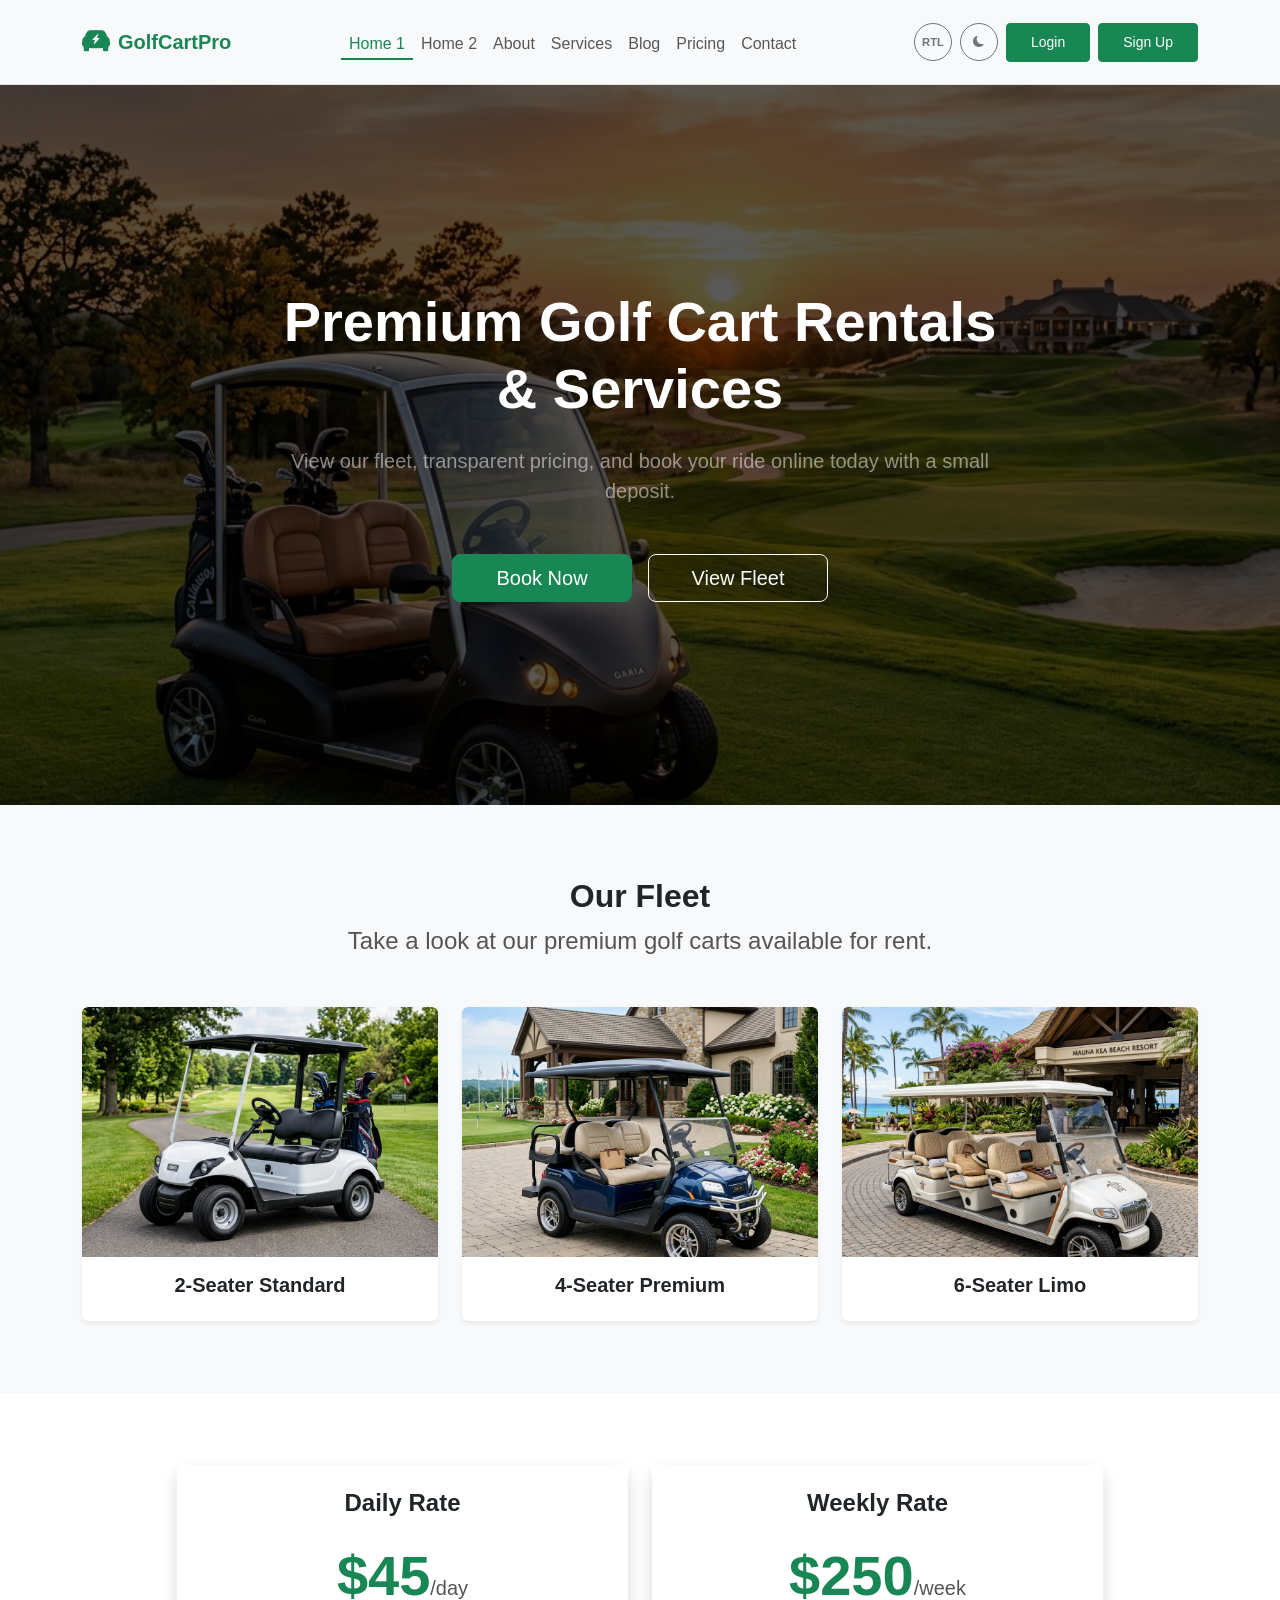
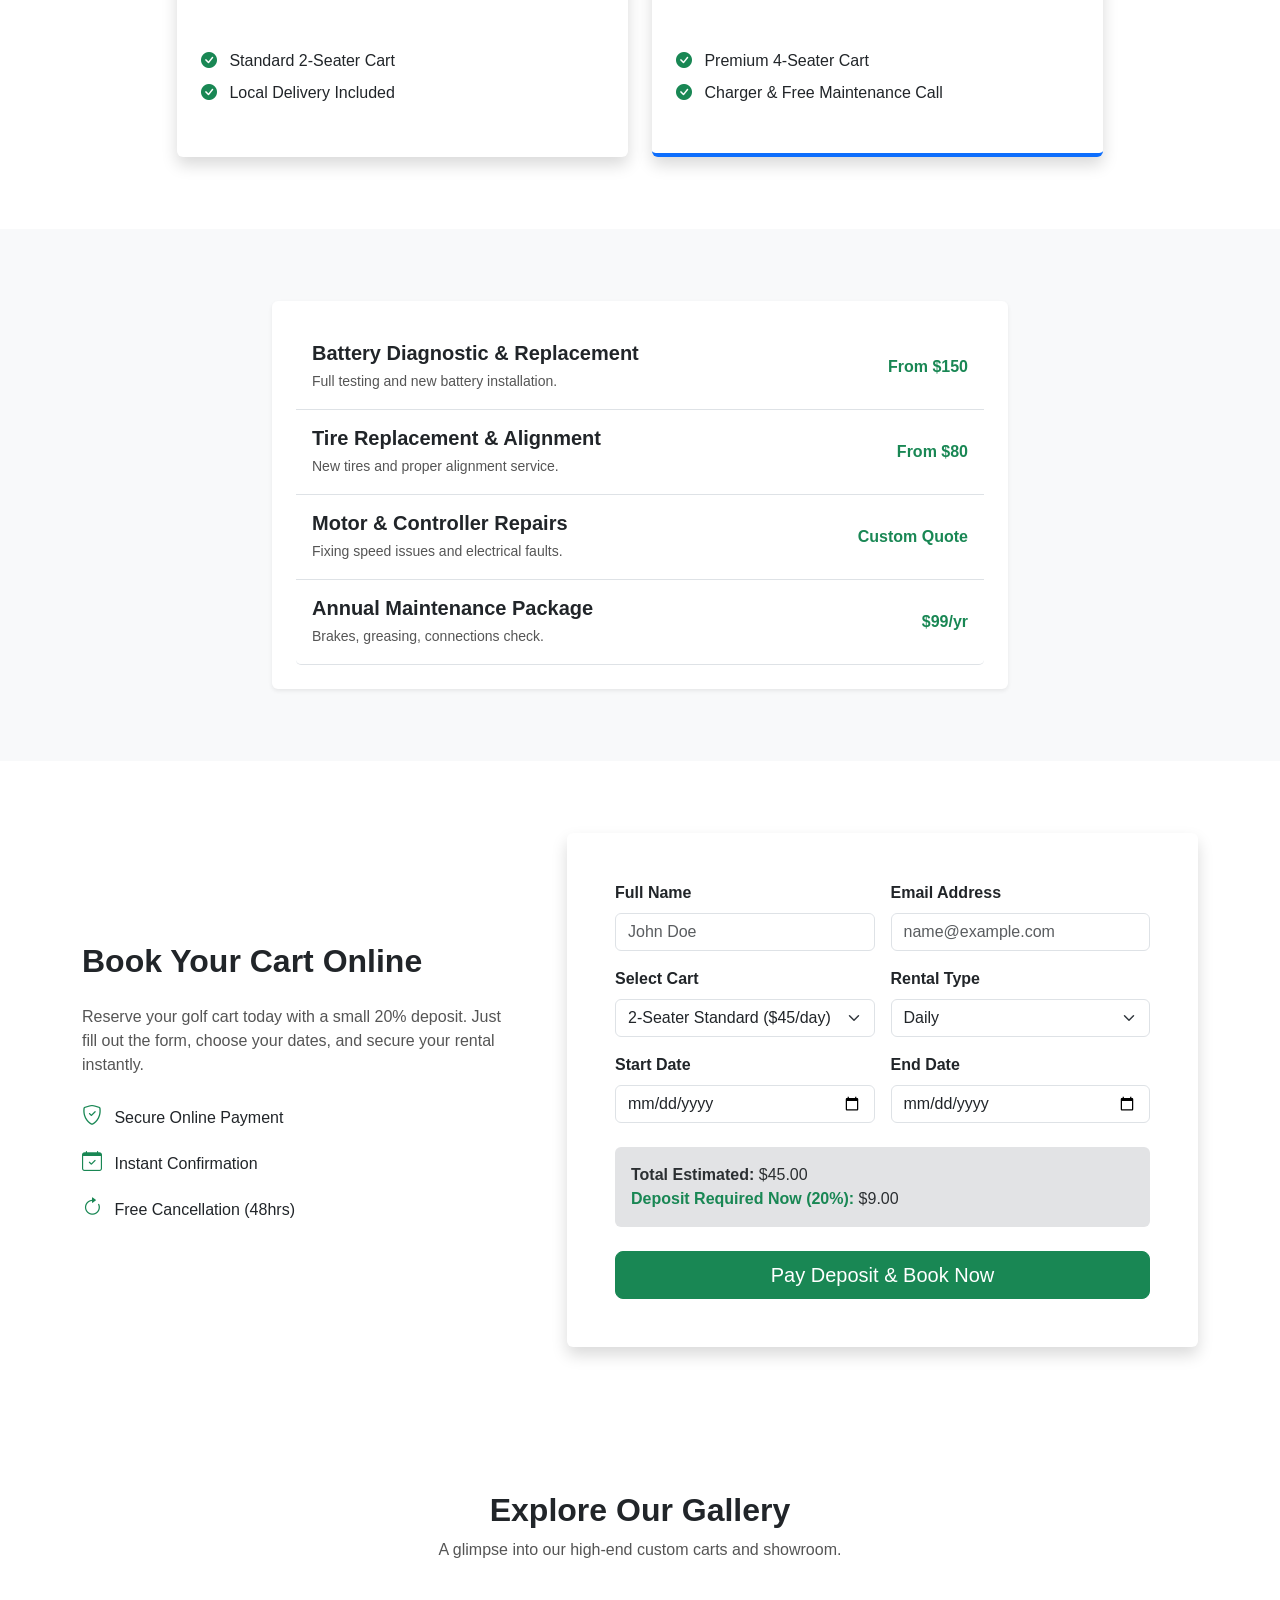
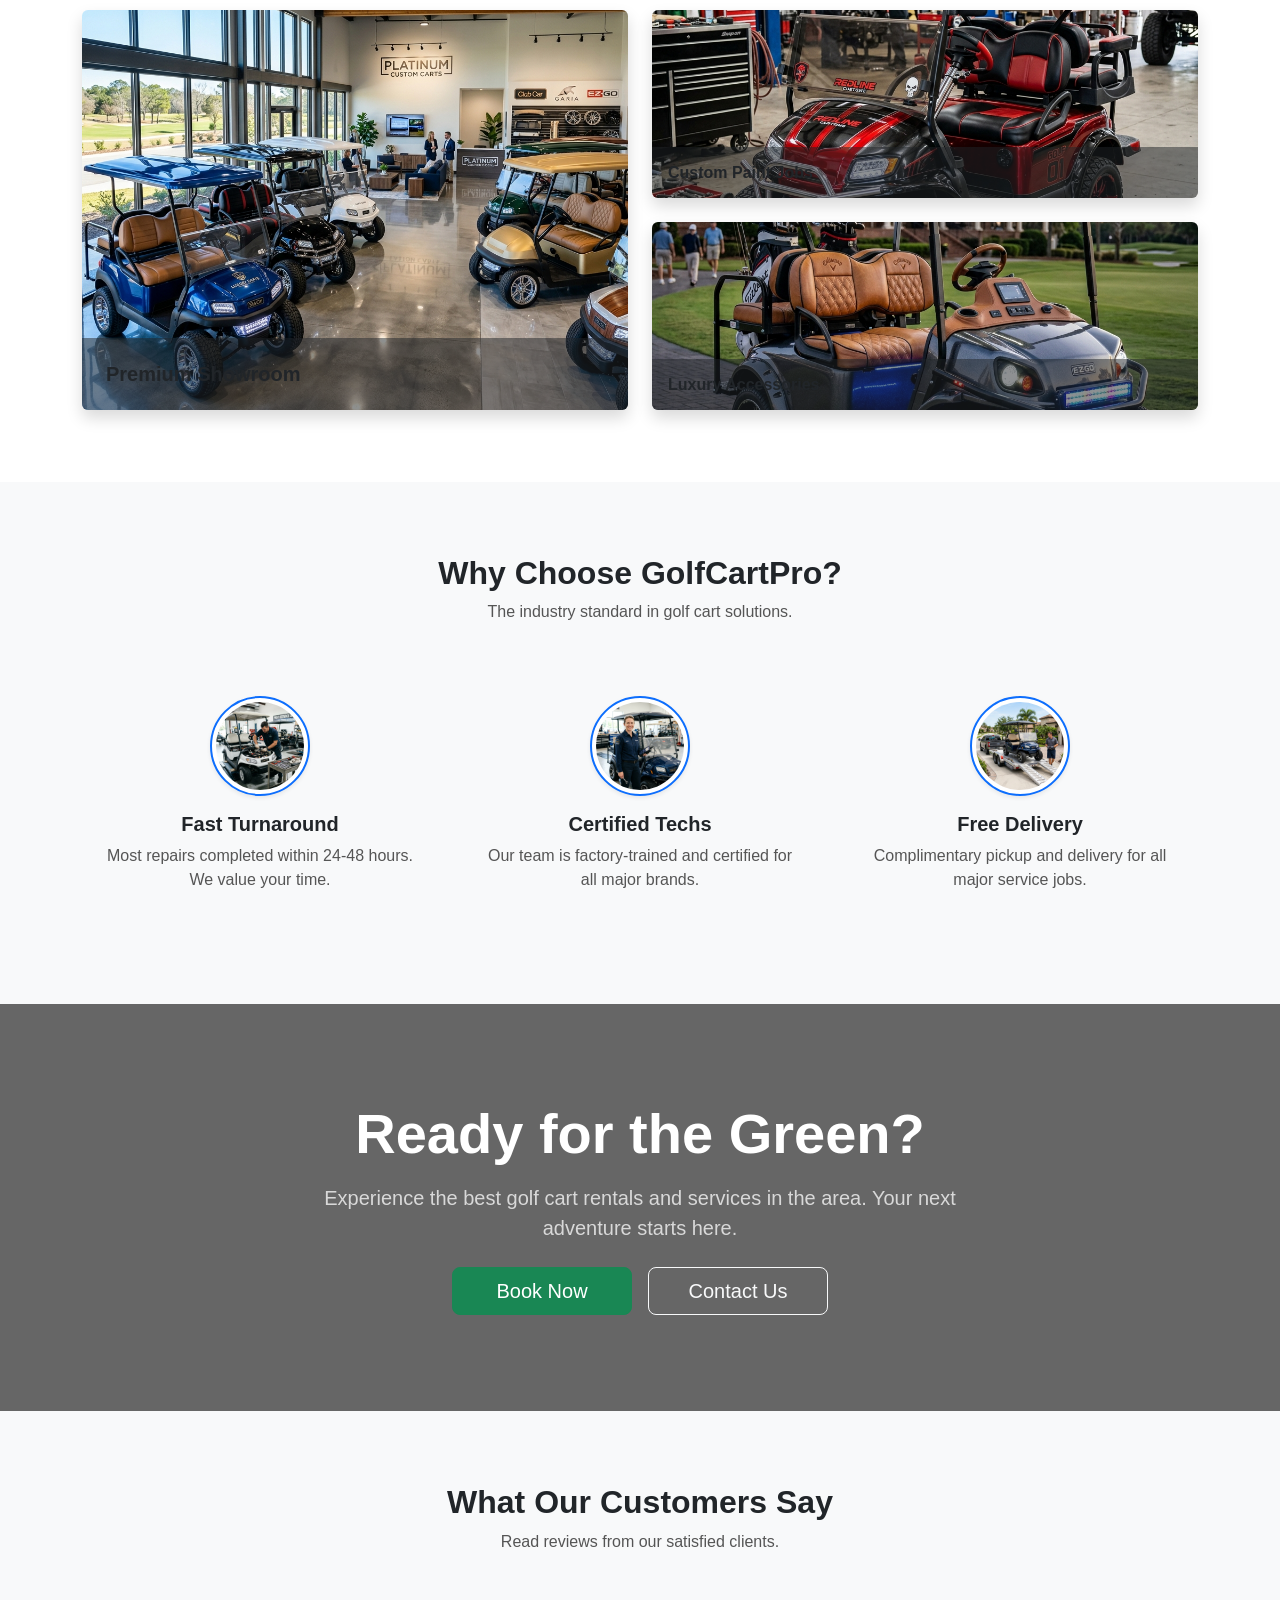
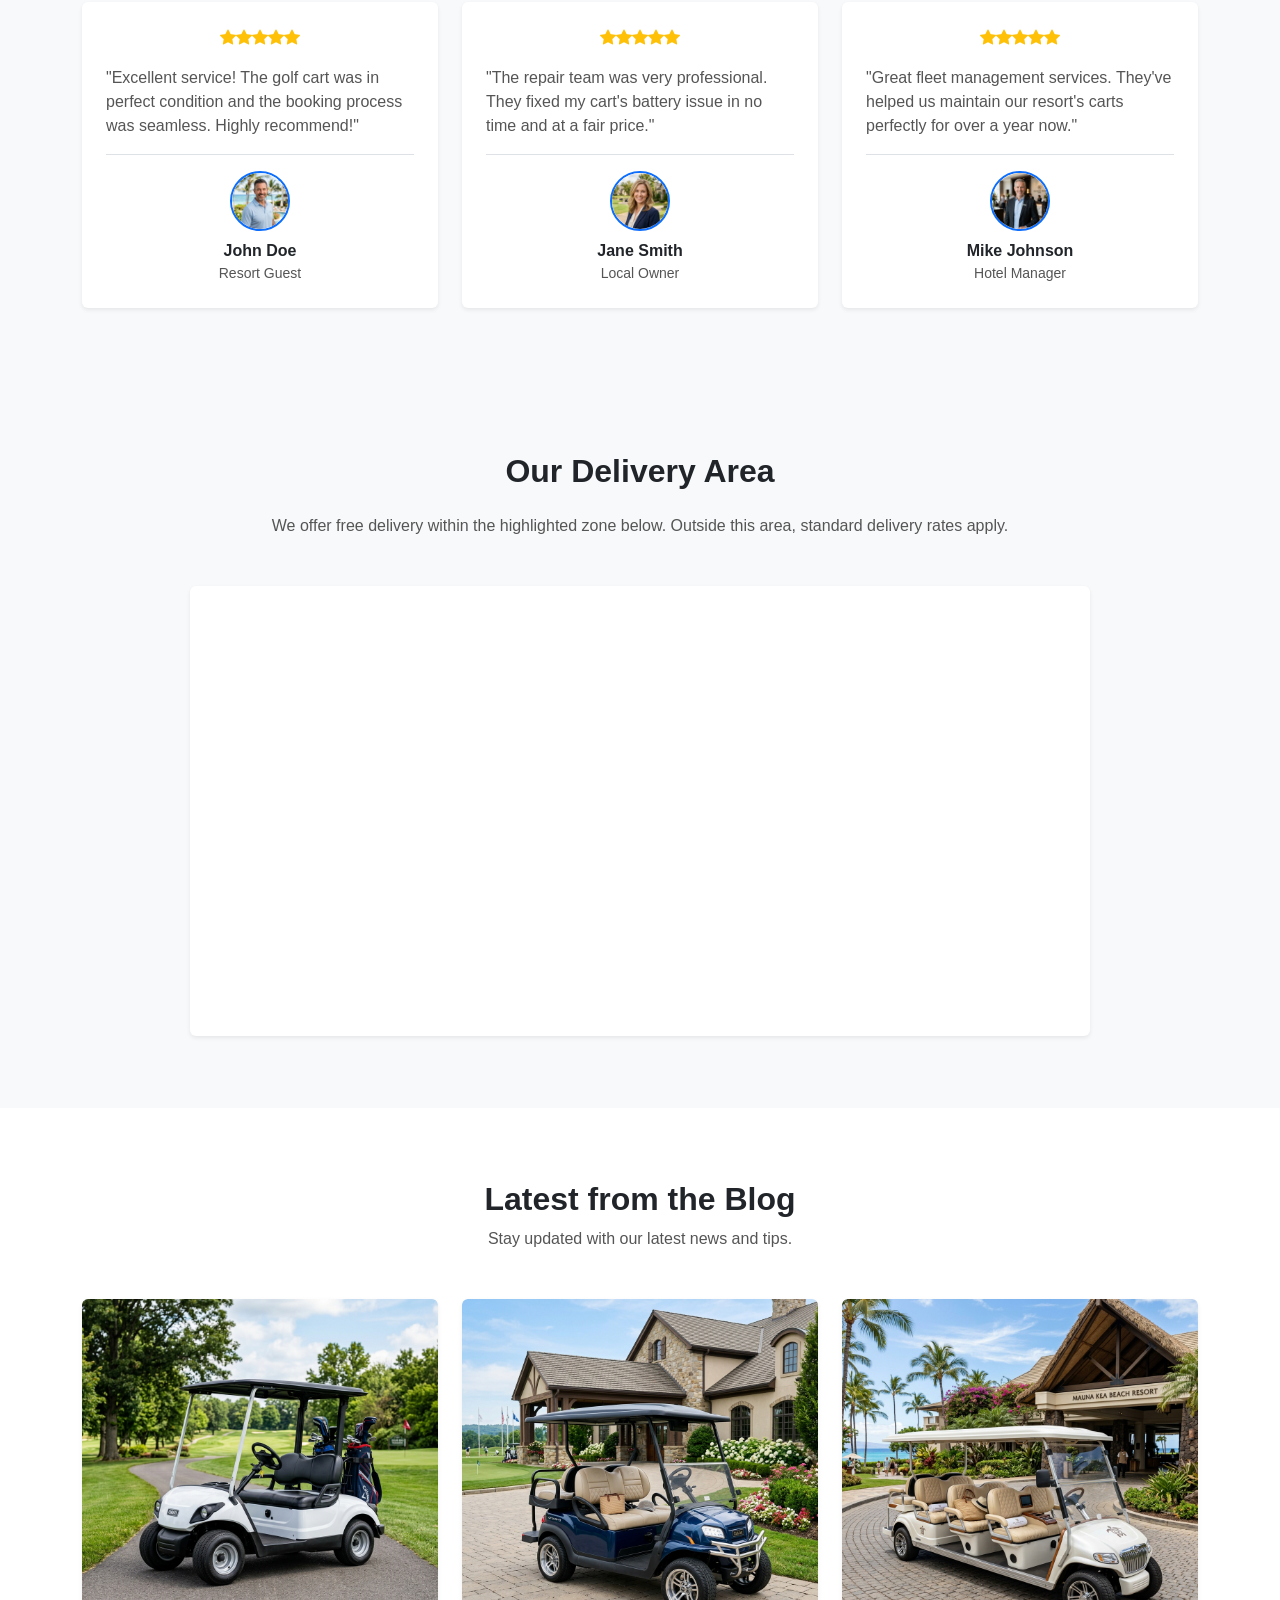
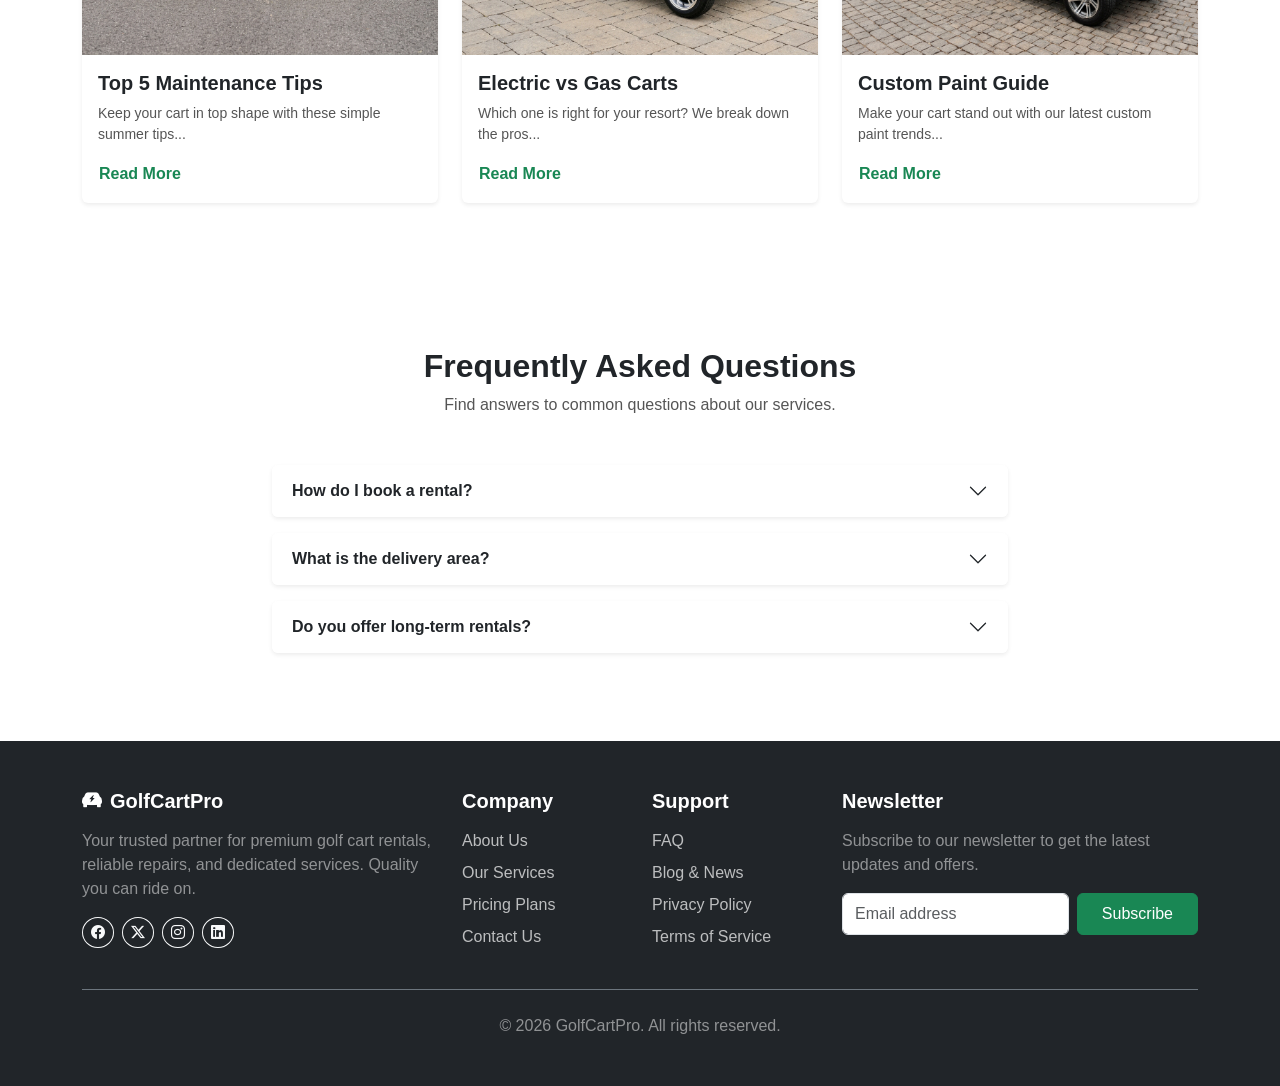
==== commit 9bcf2148: "Optimized mobile responsiveness, fluid typography, and added hero background images across main page" ====
--- a/index.html
+++ b/index.html
@@ -72,7 +72,7 @@
     </section>
 
     <!-- SECTION: Fleet Photos -->
-    <section id="fleet" class="py-5 bg-tertiary">
+    <section id="fleet" class="py-5 bg-body-tertiary">
       <div class="container py-4">
         <div class="text-center mb-5">
           <h2 class="fw-bold">Our Fleet</h2>
@@ -110,10 +110,6 @@
     <!-- SECTION: Rental Rates -->
     <section class="py-5">
       <div class="container py-4">
-        <div class="text-center mb-5">
-          <h2 class="fw-bold">Rental Rates</h2>
-          <p class="text-secondary">Simple daily and weekly pricing for our carts.</p>
-        </div>
         <div class="row justify-content-center g-4">
           <div class="col-md-5">
             <div class="card h-100 p-4 border-0 shadow text-center">
@@ -140,12 +136,8 @@
     </section>
 
     <!-- SECTION: Repair Service Menu -->
-    <section class="py-5 bg-tertiary">
-      <div class="container py-4">
-        <div class="text-center mb-5">
-          <h2 class="fw-bold">Repair Service Menu</h2>
-          <p class="text-secondary">Comprehensive repair services to keep you on the move.</p>
-        </div>
+    <section class="py-5 bg-body-tertiary">
+      <div class="container py-4">
         <div class="row justify-content-center">
           <div class="col-lg-8">
             <div class="card border-0 shadow-sm p-4">
@@ -289,7 +281,7 @@
     </section>
 
     <!-- SECTION: Why Choose Us -->
-    <section class="py-5 bg-tertiary">
+    <section class="py-5 bg-body-tertiary">
       <div class="container py-4">
         <div class="text-center mb-5">
           <h2 class="fw-bold">Why Choose GolfCartPro?</h2>
@@ -391,7 +383,7 @@
     </section>
 
     <!-- SECTION: Delivery Area Map -->
-    <section class="py-5 bg-tertiary">
+    <section class="py-5 bg-body-tertiary">
       <div class="container py-4 text-center">
         <h2 class="fw-bold mb-4">Our Delivery Area</h2>
         <p class="text-secondary mb-5">We offer free delivery within the highlighted zone below. Outside this area, standard delivery rates apply.</p>
--- a/assets/css/style.css
+++ b/assets/css/style.css
@@ -228,11 +228,8 @@
   color: #adb5bd !important;
 }
 
-/* Force dark text on elements that stay white in dark mode (like specific cards) */
-[data-bs-theme="dark"] .facility-card:not(:hover),
-[data-bs-theme="dark"] .facility-card:not(:hover) * {
-  color: #212529 !important;
-}
+/* Force dark text on elements that stay white in dark mode (if any) */
+/* Rule removed to fix visibility issue reported by user */
 
 [data-bs-theme="dark"] .bg-tertiary p,
 [data-bs-theme="dark"] .bg-tertiary h1,
@@ -297,3 +294,70 @@
   margin-right: 0 !important;
   margin-left: 0.5rem !important;
 }
+
+/* Guaranteed Adaptive Text */
+.dynamic-contrast-text {
+  color: #212529 !important;
+}
+[data-bs-theme="dark"] .dynamic-contrast-text {
+  color: #ffffff !important;
+}
+
+/* Fluid Typography & Mobile Optimizations */
+@media (max-width: 768px) {
+  .display-3 { font-size: 2.5rem !important; }
+  .display-4 { font-size: 2.2rem !important; }
+  .display-5 { font-size: 1.8rem !important; }
+  section { padding: 40px 0 !important; }
+  .hero-section { min-height: 400px !important; padding: 60px 0 !important; }
+}
+
+/* Card Improvements */
+.card {
+  border: none;
+  box-shadow: 0 4px 15px rgba(0,0,0,0.05);
+  transition: all 0.3s ease;
+  overflow: hidden;
+}
+
+/* Responsive Image Handling */
+.img-fluid-responsive {
+  max-width: 100%;
+  height: auto;
+  object-fit: cover;
+}
+@media (min-width: 768px) {
+  .img-height-lg { height: 500px !important; }
+  .img-height-md { height: 400px !important; }
+}
+@media (max-width: 767px) {
+  .img-height-lg, .img-height-md { height: 300px !important; }
+}
+
+/* Partner Logo Hover Effect */
+.partner-logo-hover {
+  transition: all 0.3s ease;
+  filter: grayscale(100%);
+  opacity: 0.6;
+  text-align: center;
+}
+.partner-logo-hover:hover {
+  filter: grayscale(0%);
+  opacity: 1;
+  transform: scale(1.05);
+}
+
+/* Custom Scrollbar for Premium Feel */
+::-webkit-scrollbar {
+  width: 8px;
+}
+::-webkit-scrollbar-track {
+  background: var(--tertiary-color);
+}
+::-webkit-scrollbar-thumb {
+  background: var(--primary-color);
+  border-radius: 4px;
+}
+::-webkit-scrollbar-thumb:hover {
+  background: #146c43;
+}
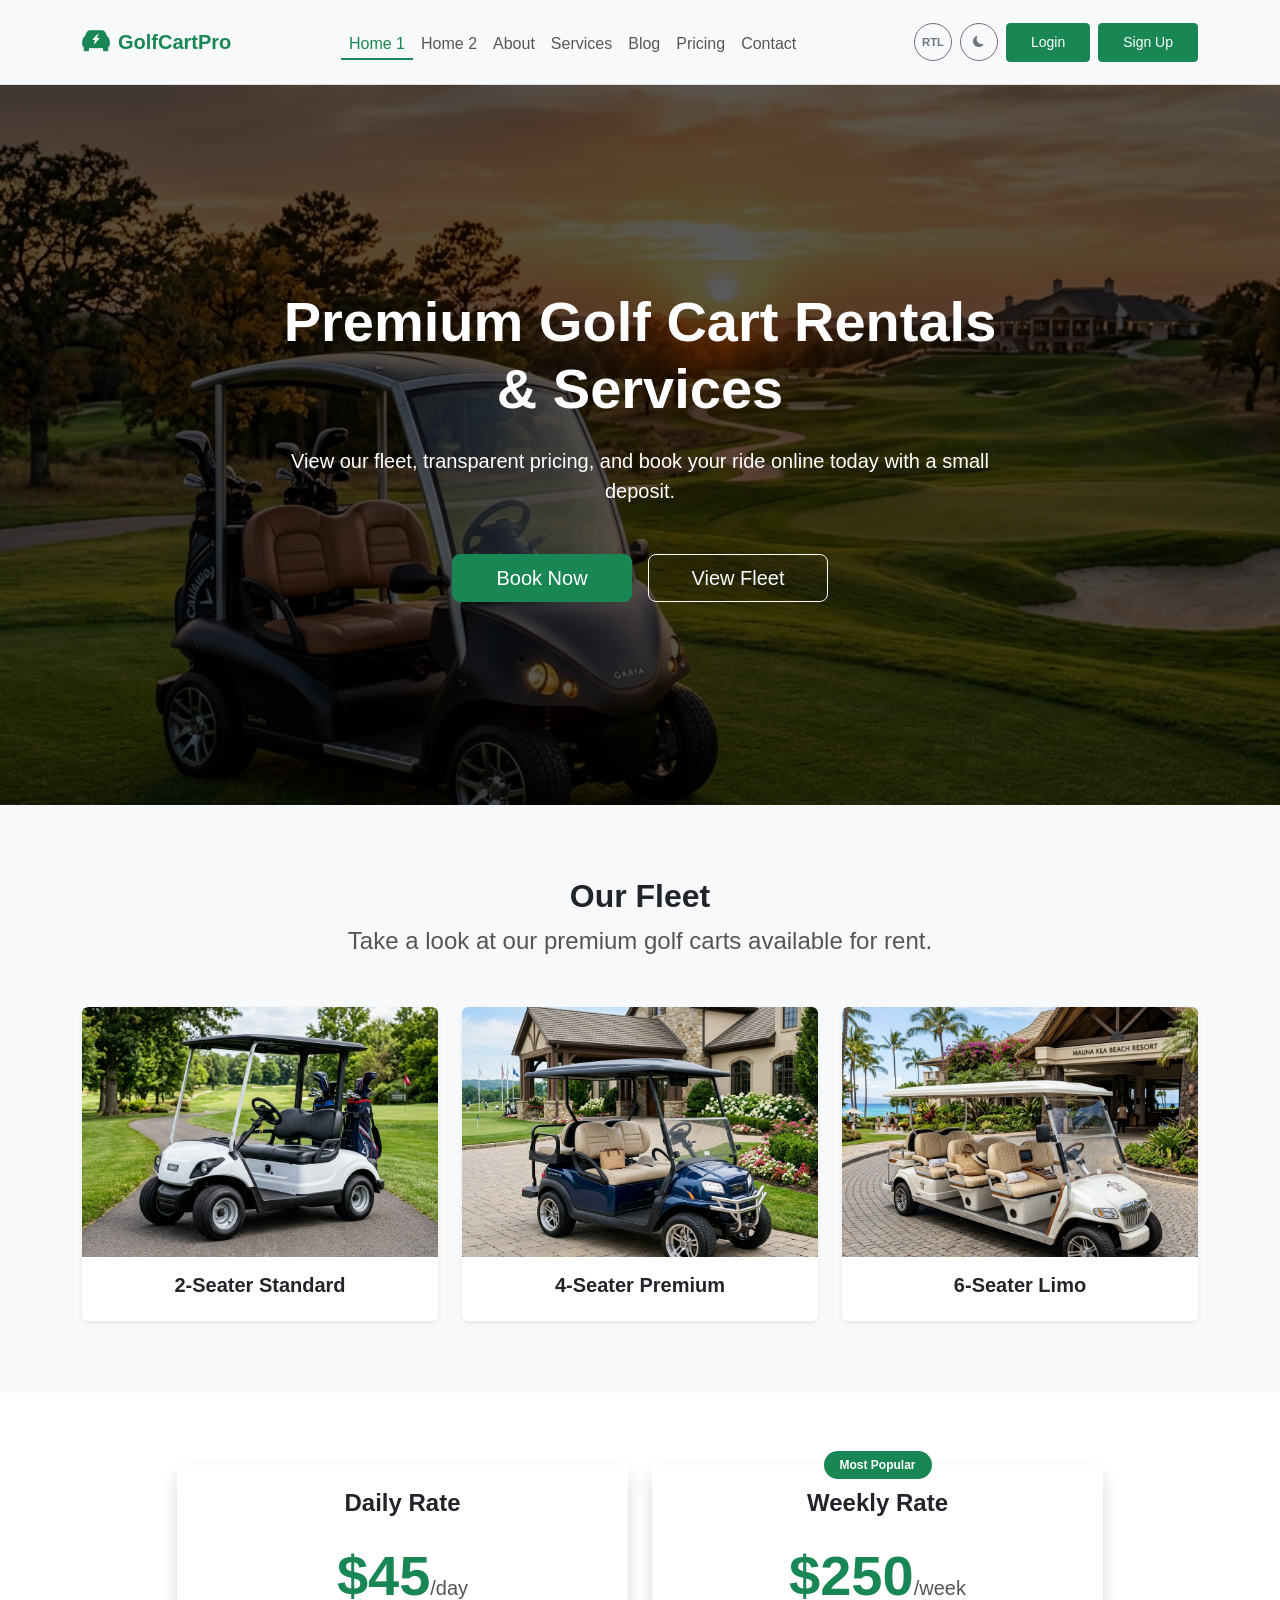
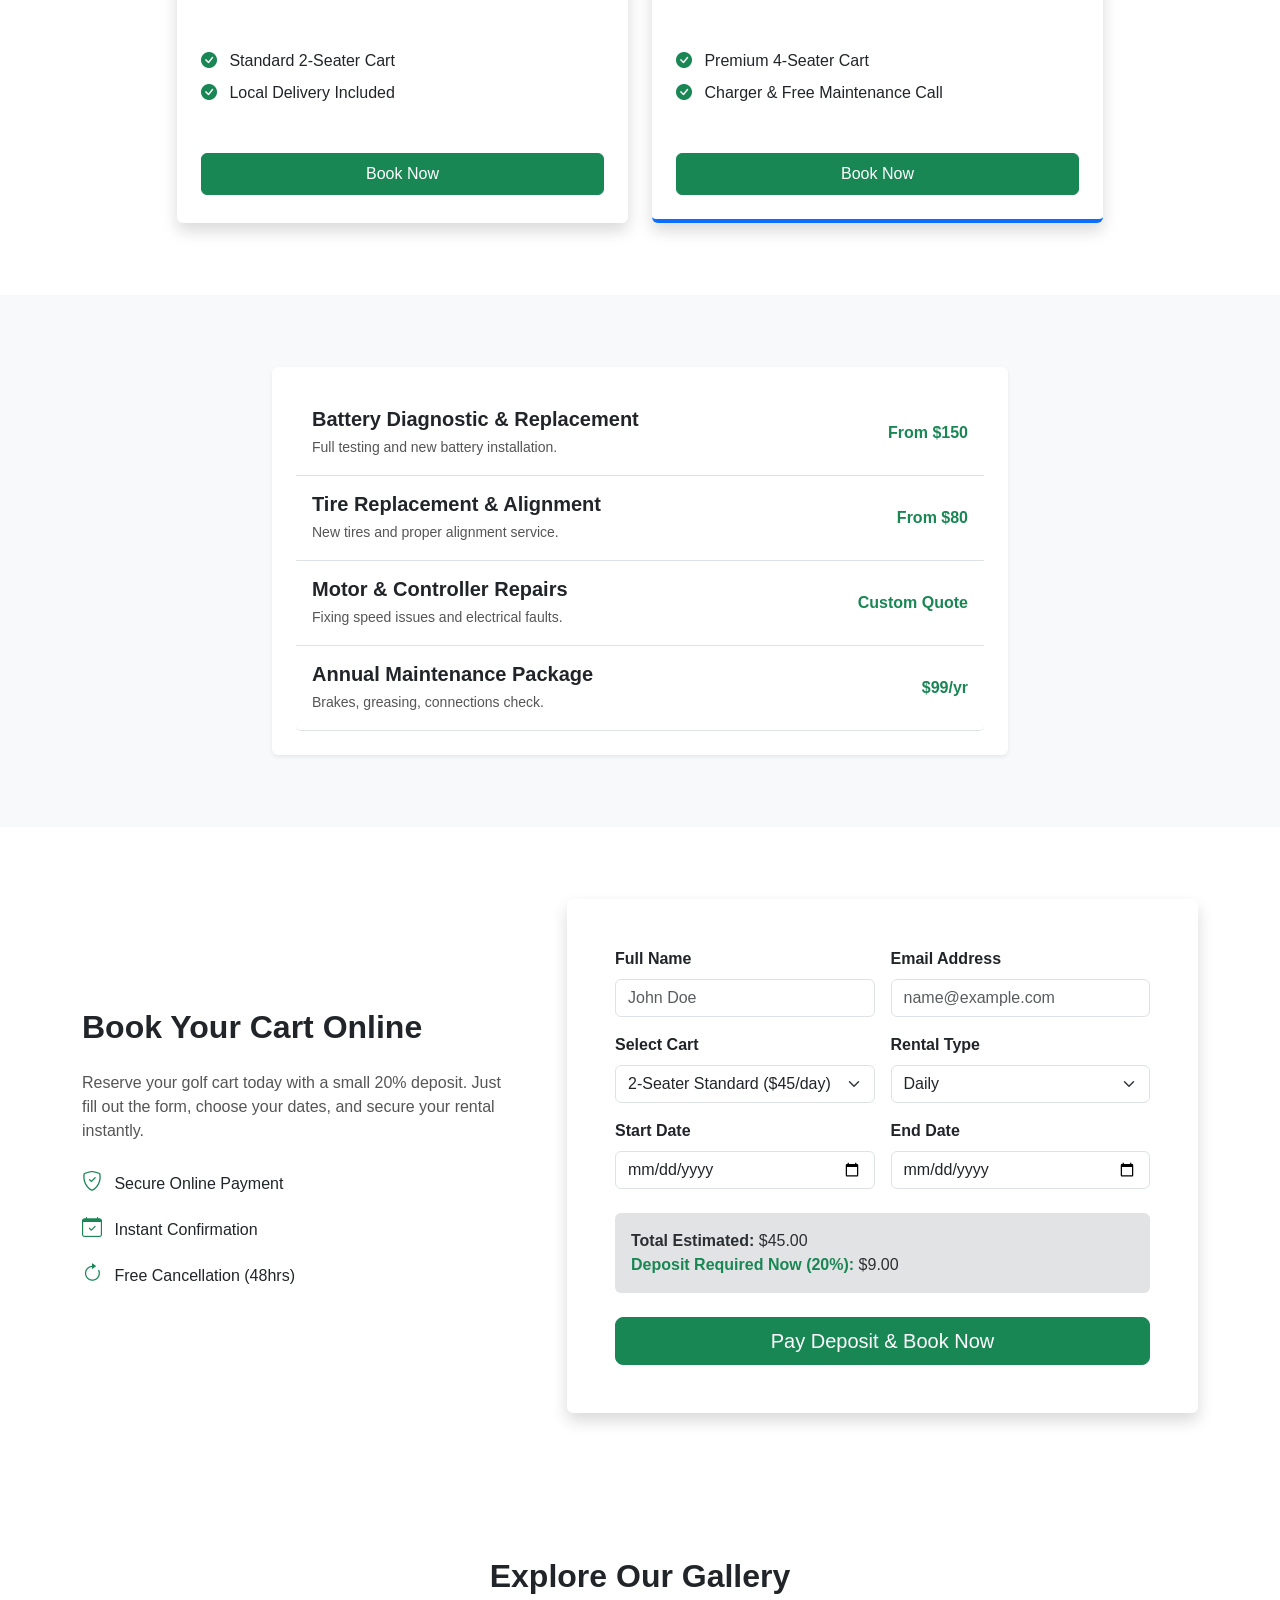
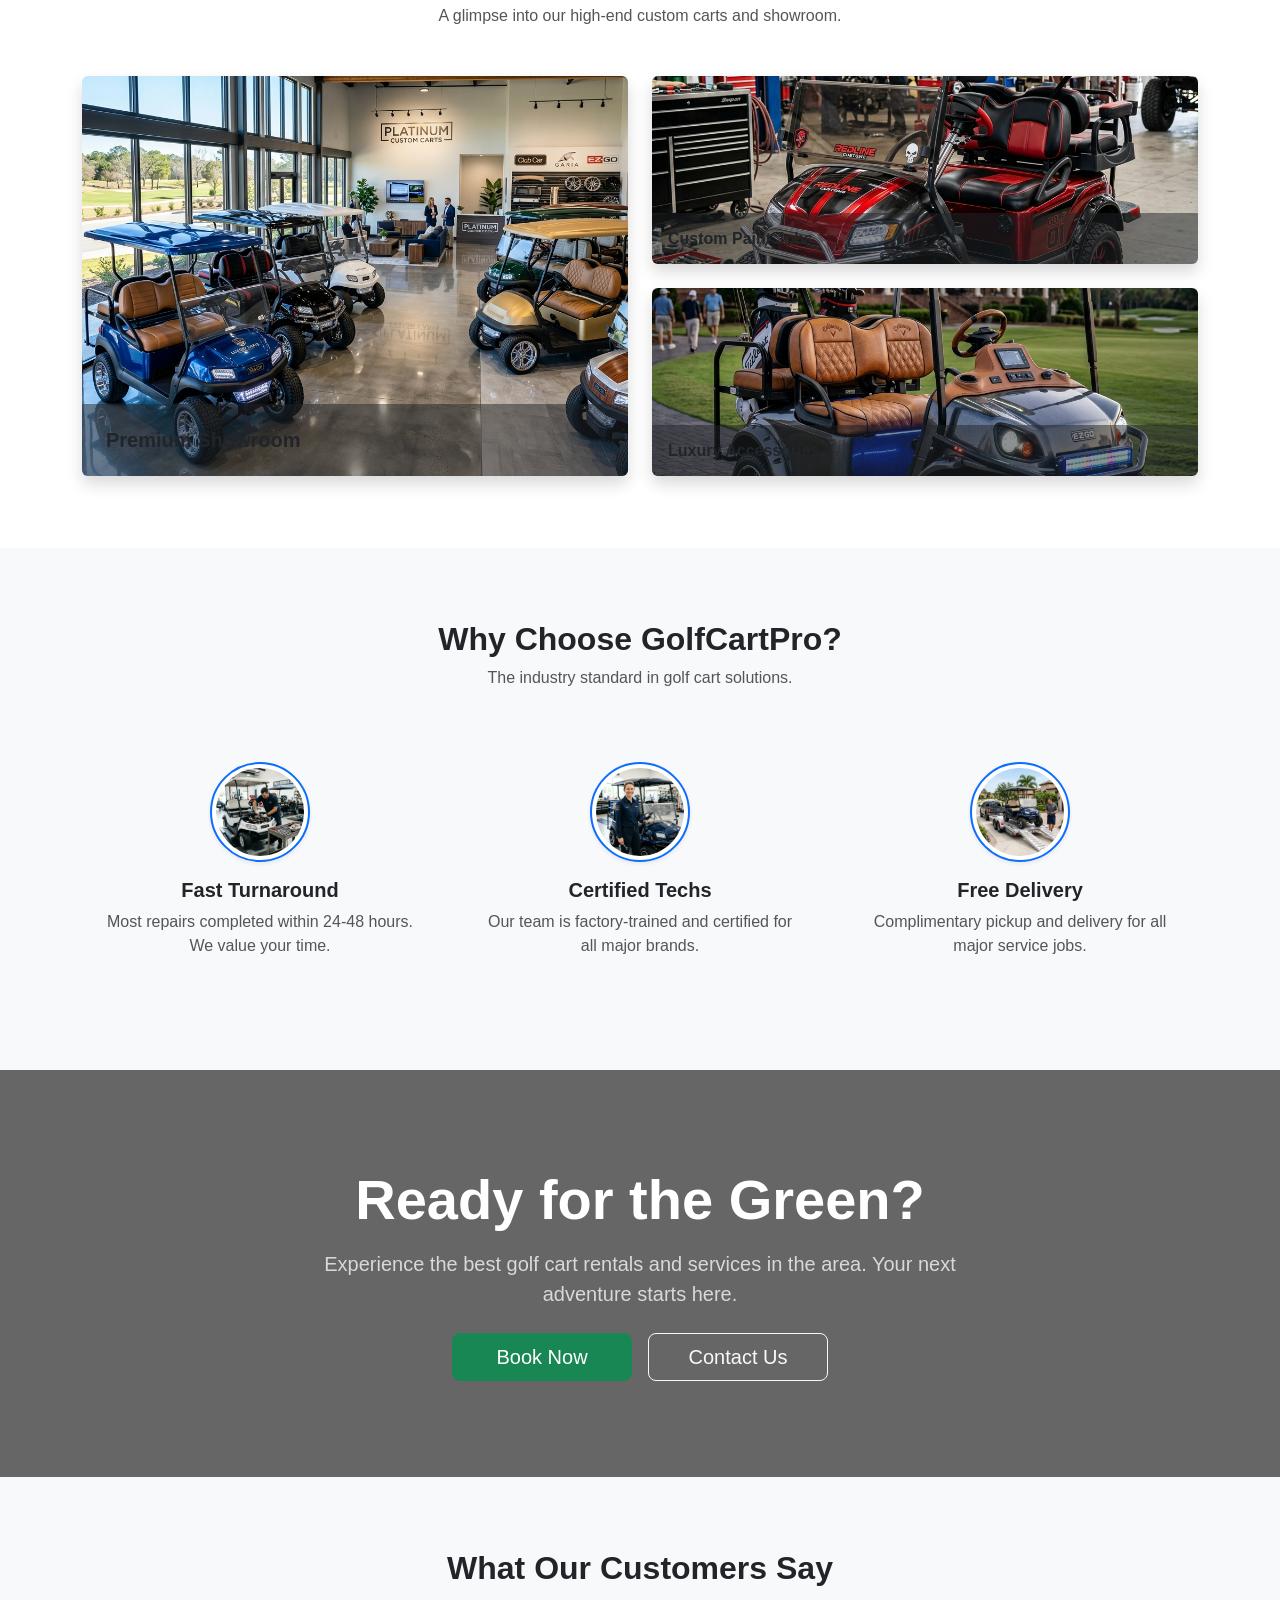
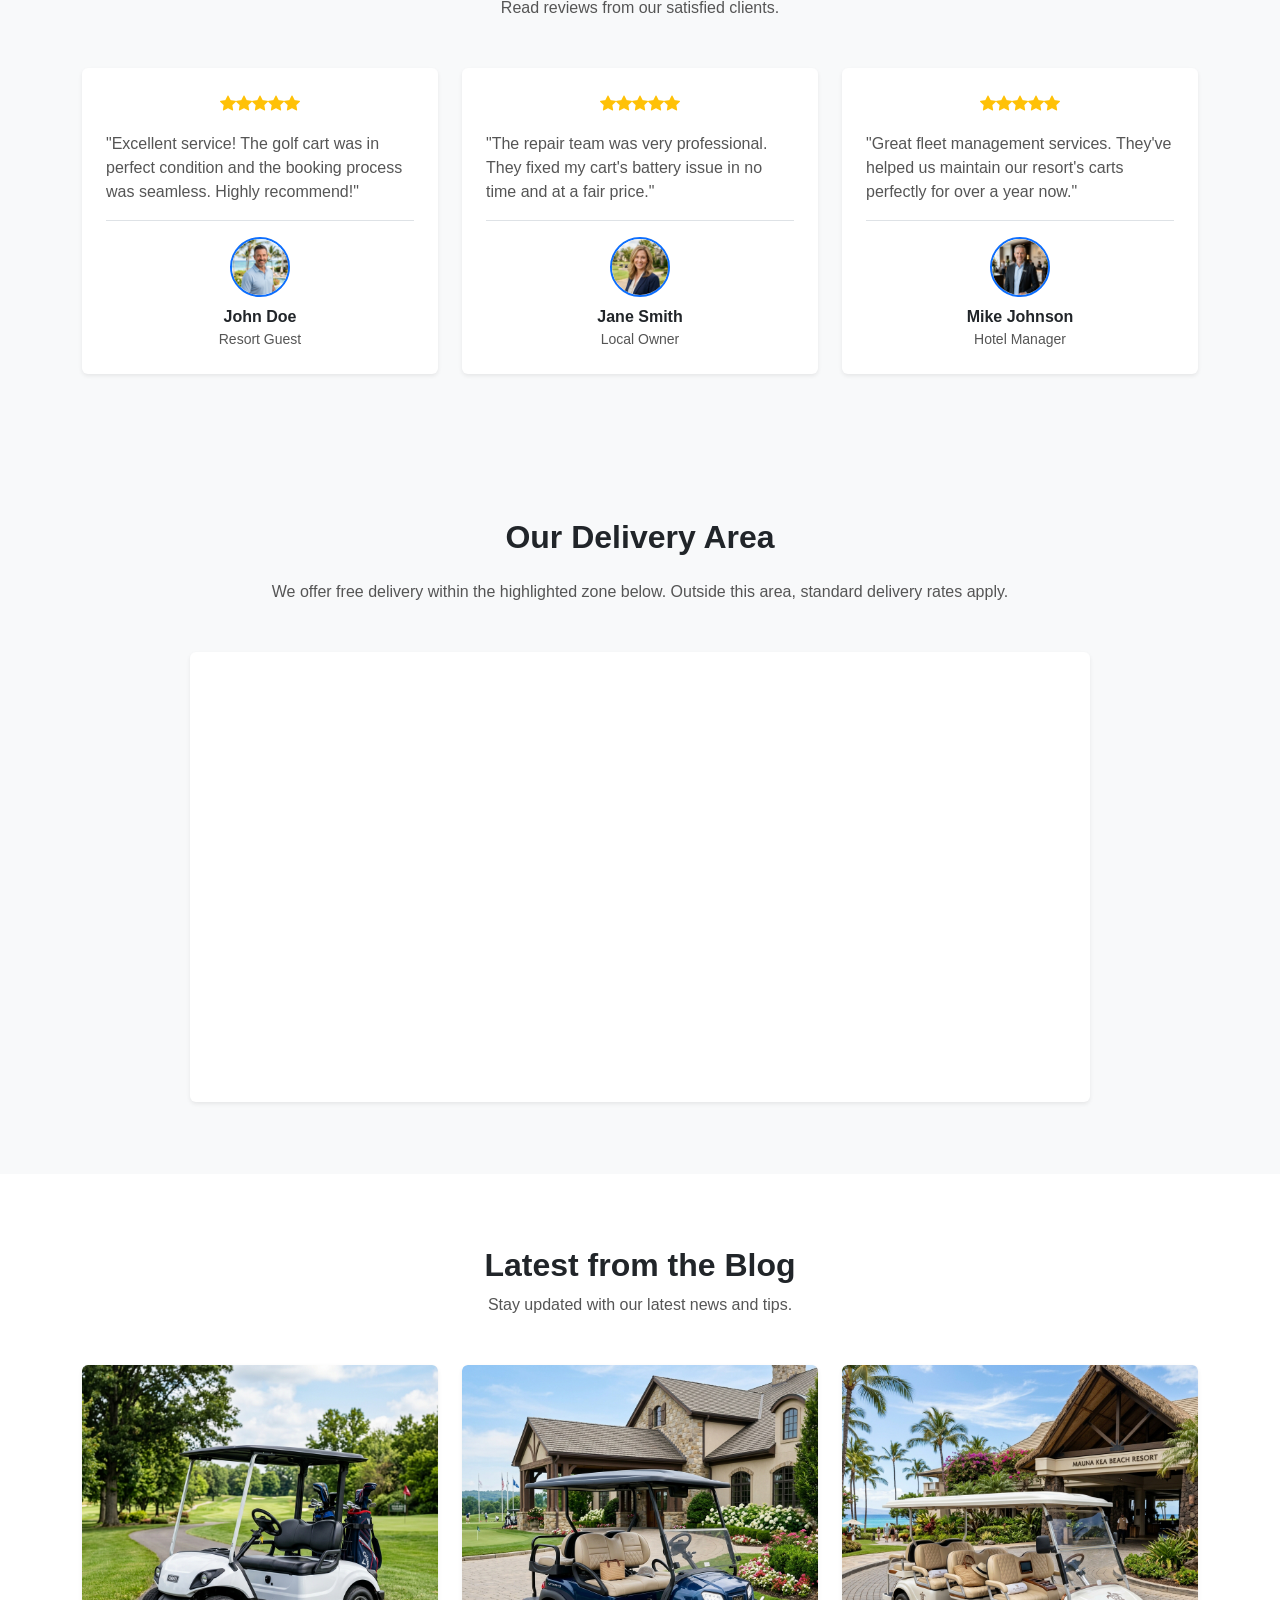
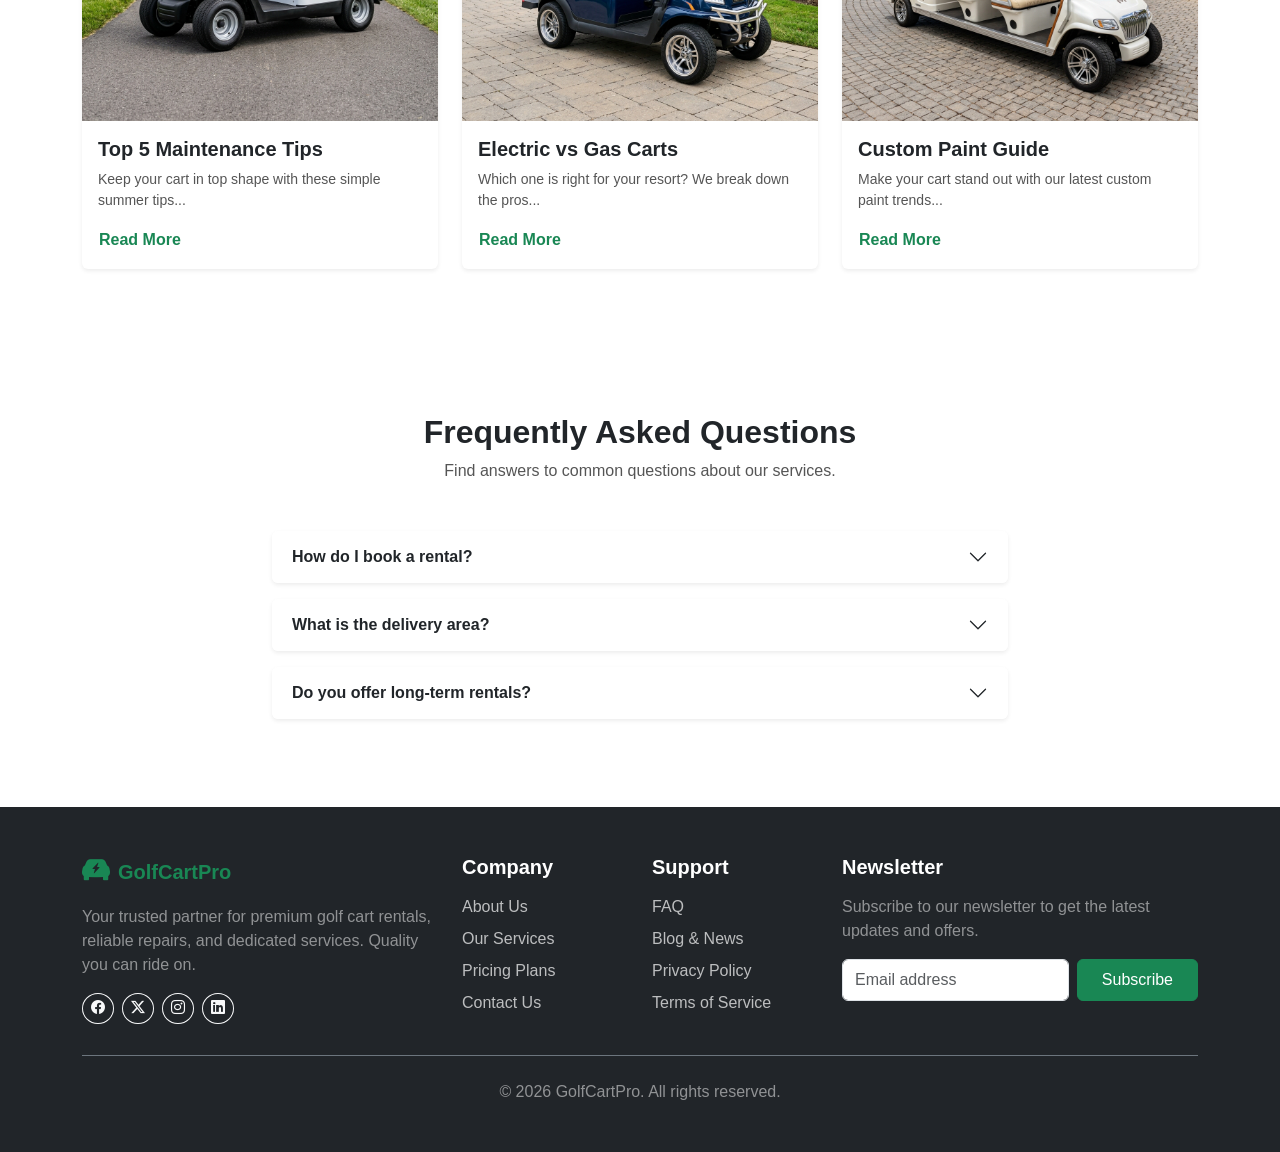
==== commit 4901e41d: "UI refinements: fixed alignment, centering, icons, and layout consistency across all pages" ====
--- a/index.html
+++ b/index.html
@@ -61,10 +61,10 @@
         <div class="row justify-content-center">
           <div class="col-lg-8">
             <h1 class="display-4 fw-bold mb-4 text-white">Premium Golf Cart Rentals & Services</h1>
-            <p class="lead mb-5 text-white-50">View our fleet, transparent pricing, and book your ride online today with a small deposit.</p>
-            <div class="d-flex gap-3 justify-content-center">
-              <a href="#booking" class="btn btn-primary btn-lg hero-btn">Book Now</a>
-              <a href="#fleet" class="btn btn-outline-light btn-lg hero-btn">View Fleet</a>
+            <p class="lead mb-5 text-white">View our fleet, transparent pricing, and book your ride online today with a small deposit.</p>
+            <div class="d-flex flex-column flex-sm-row gap-3 justify-content-center flex-wrap">
+              <a href="#booking" class="btn btn-primary btn-lg hero-btn w-100 w-sm-auto">Book Now</a>
+              <a href="#fleet" class="btn btn-outline-light btn-lg hero-btn w-100 w-sm-auto">View Fleet</a>
             </div>
           </div>
         </div>
@@ -115,20 +115,23 @@
             <div class="card h-100 p-4 border-0 shadow text-center">
               <h4 class="fw-bold">Daily Rate</h4>
               <h2 class="display-4 fw-bold text-primary my-3">$45<span class="fs-5 text-secondary fw-normal">/day</span></h2>
-              <ul class="list-unstyled text-start mt-4">
+              <ul class="list-unstyled text-start d-inline-block mt-4">
                 <li class="mb-2"><i class="bi bi-check-circle-fill text-primary me-2"></i> Standard 2-Seater Cart</li>
                 <li class="mb-2"><i class="bi bi-check-circle-fill text-primary me-2"></i> Local Delivery Included</li>
               </ul>
+              <a href="pricing.html" class="btn btn-primary w-100 mt-4">Book Now</a>
             </div>
           </div>
           <div class="col-md-5">
-            <div class="card h-100 p-4 border-0 shadow text-center border-bottom border-primary border-4">
+            <div class="card h-100 p-4 border-0 shadow text-center border-bottom border-primary border-4 position-relative" style="overflow: visible;">
+              <span class="position-absolute top-0 start-50 translate-middle badge rounded-pill bg-primary px-3 py-2 text-white fw-bold">Most Popular</span>
               <h4 class="fw-bold">Weekly Rate</h4>
               <h2 class="display-4 fw-bold text-primary my-3">$250<span class="fs-5 text-secondary fw-normal">/week</span></h2>
-              <ul class="list-unstyled text-start mt-4">
+              <ul class="list-unstyled text-start d-inline-block mt-4">
                 <li class="mb-2"><i class="bi bi-check-circle-fill text-primary me-2"></i> Premium 4-Seater Cart</li>
                 <li class="mb-2"><i class="bi bi-check-circle-fill text-primary me-2"></i> Charger & Free Maintenance Call</li>
               </ul>
+              <a href="pricing.html" class="btn btn-primary w-100 mt-4">Book Now</a>
             </div>
           </div>
         </div>
@@ -318,9 +321,9 @@
       <div class="container py-5">
         <h2 class="display-4 fw-bold mb-3 text-white">Ready for the Green?</h2>
         <p class="lead mb-4 mx-auto opacity-75" style="max-width: 700px;">Experience the best golf cart rentals and services in the area. Your next adventure starts here.</p>
-        <div class="d-flex justify-content-center gap-3">
-          <a href="#booking" class="btn btn-primary btn-lg px-4 hero-btn">Book Now</a>
-          <a href="contact.html" class="btn btn-outline-light btn-lg px-4 hero-btn">Contact Us</a>
+        <div class="d-flex flex-column flex-sm-row justify-content-center gap-3 flex-wrap">
+          <a href="#booking" class="btn btn-primary btn-lg px-4 hero-btn w-100 w-sm-auto">Book Now</a>
+          <a href="contact.html" class="btn btn-outline-light btn-lg px-4 hero-btn w-100 w-sm-auto">Contact Us</a>
         </div>
       </div>
     </section>
@@ -494,8 +497,8 @@
     <div class="container">
       <div class="row gy-4">
         <div class="col-lg-4 col-md-6">
-          <h5 class="fw-bold mb-3 d-flex align-items-center text-white">
-            <i class="bi bi-ev-front-fill me-2"></i> GolfCartPro
+          <h5 class="fw-bold mb-3 d-flex align-items-center text-primary footer-brand">
+            <i class="bi bi-ev-front-fill me-2 fs-3"></i> GolfCartPro
           </h5>
           <p class="text-white-50">Your trusted partner for premium golf cart rentals, reliable repairs, and dedicated services. Quality you can ride on.</p>
           <div class="d-flex gap-2">
--- a/assets/css/style.css
+++ b/assets/css/style.css
@@ -101,6 +101,12 @@
 }
 footer a:hover {
   color: #fff;
+}
+
+/* Footer brand name — always green (same as navbar) in both light & dark mode */
+footer .footer-brand,
+[data-bs-theme="dark"] footer .footer-brand {
+  color: #198754 !important;
 }
 
 /* Back to Top */
@@ -310,6 +316,17 @@
   .display-5 { font-size: 1.8rem !important; }
   section { padding: 40px 0 !important; }
   .hero-section { min-height: 400px !important; padding: 60px 0 !important; }
+
+  /* Fix hero buttons overflowing on mobile */
+  .hero-btn {
+    min-width: unset !important;
+    width: 100% !important;
+  }
+}
+
+/* Responsive width utility — auto-width at sm+ breakpoint */
+@media (min-width: 576px) {
+  .w-sm-auto { width: auto !important; }
 }
 
 /* Card Improvements */
@@ -331,7 +348,7 @@
   .img-height-md { height: 400px !important; }
 }
 @media (max-width: 767px) {
-  .img-height-lg, .img-height-md { height: 300px !important; }
+  .img-height-lg, .img-height-md { height: auto !important; }
 }
 
 /* Partner Logo Hover Effect */
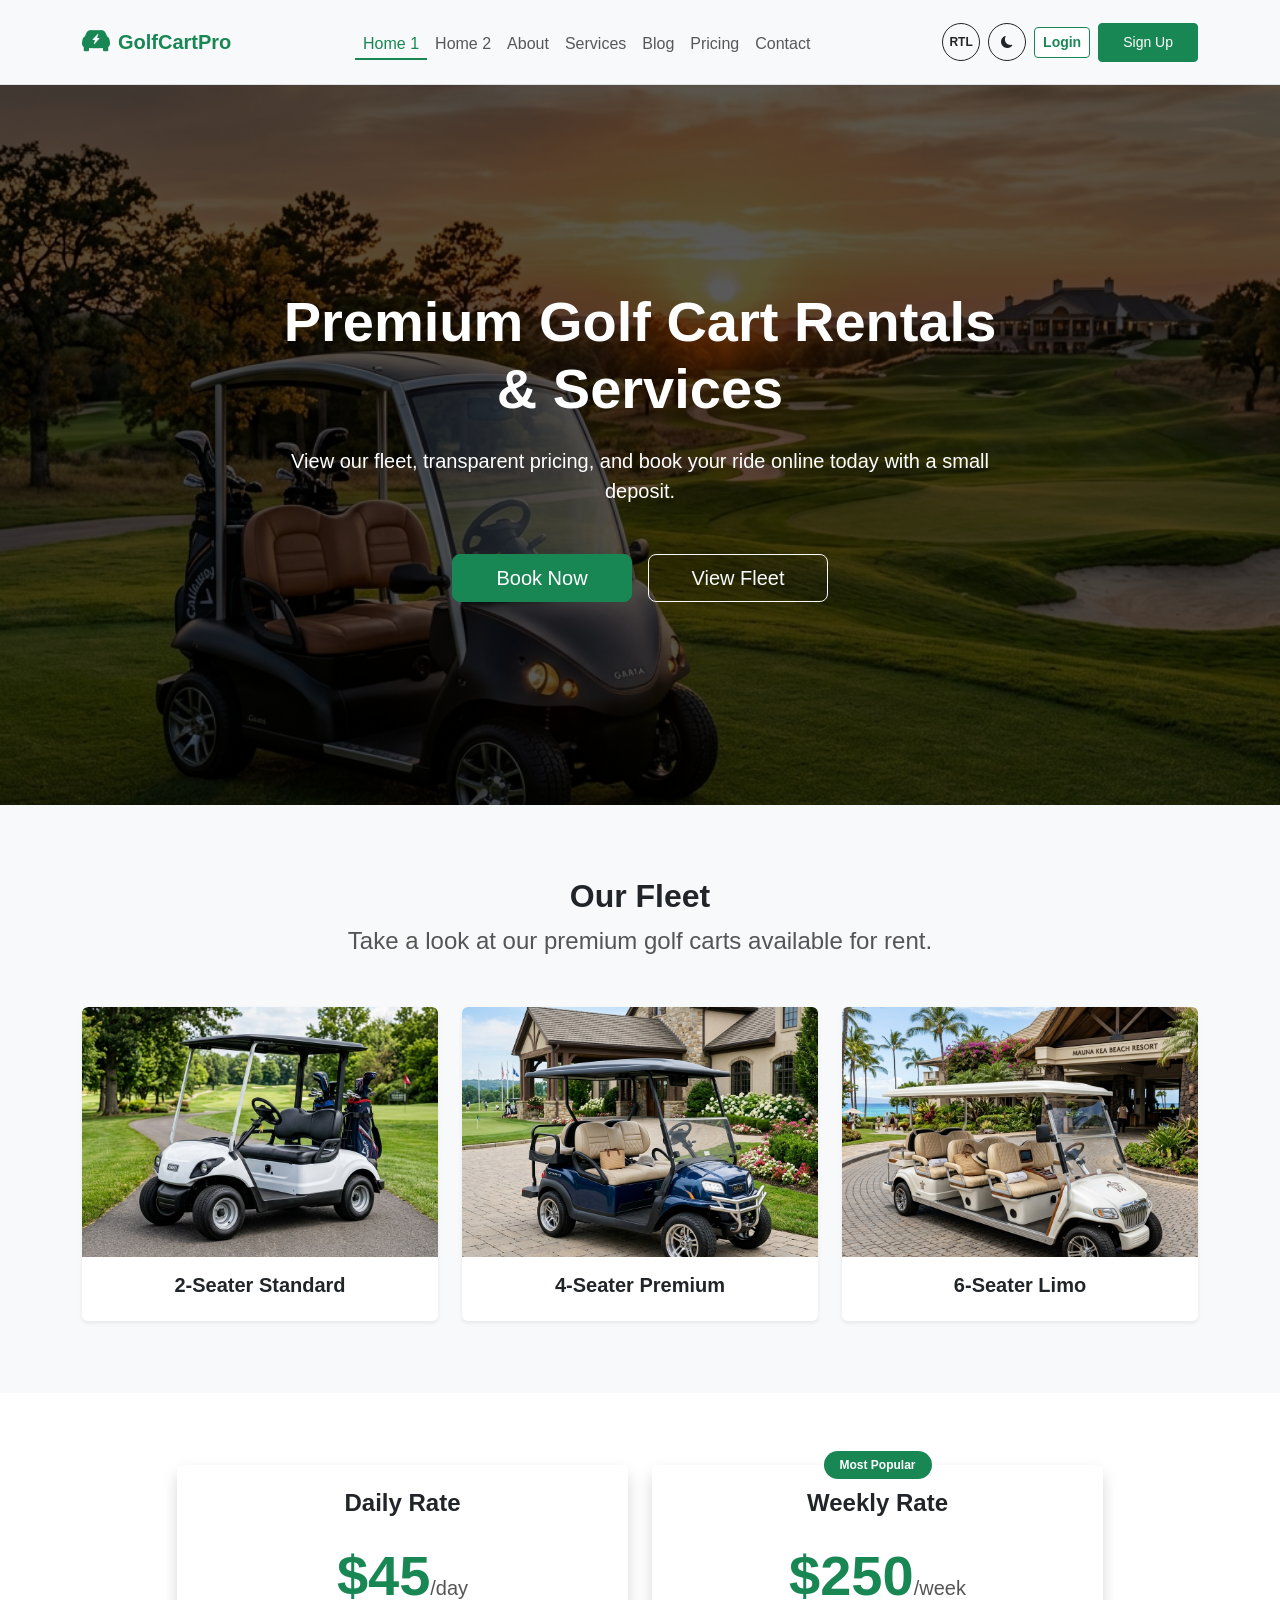
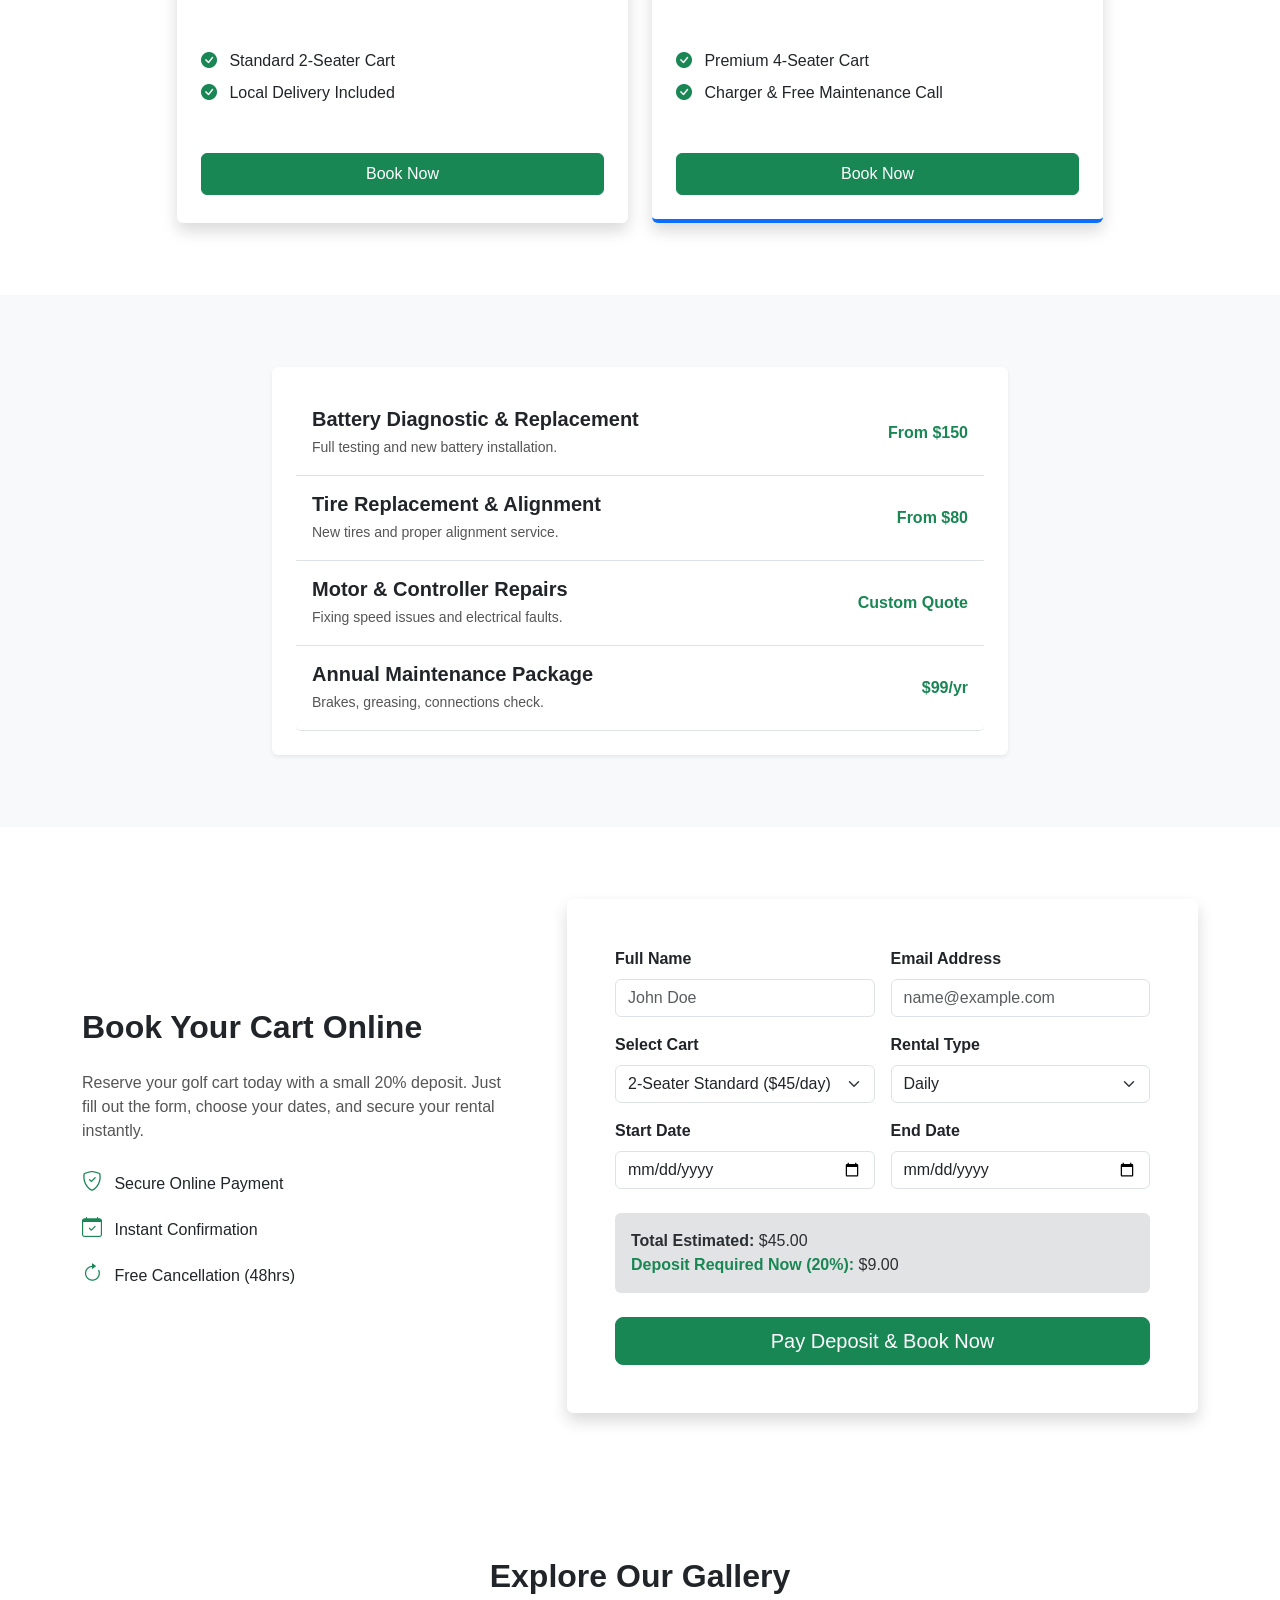
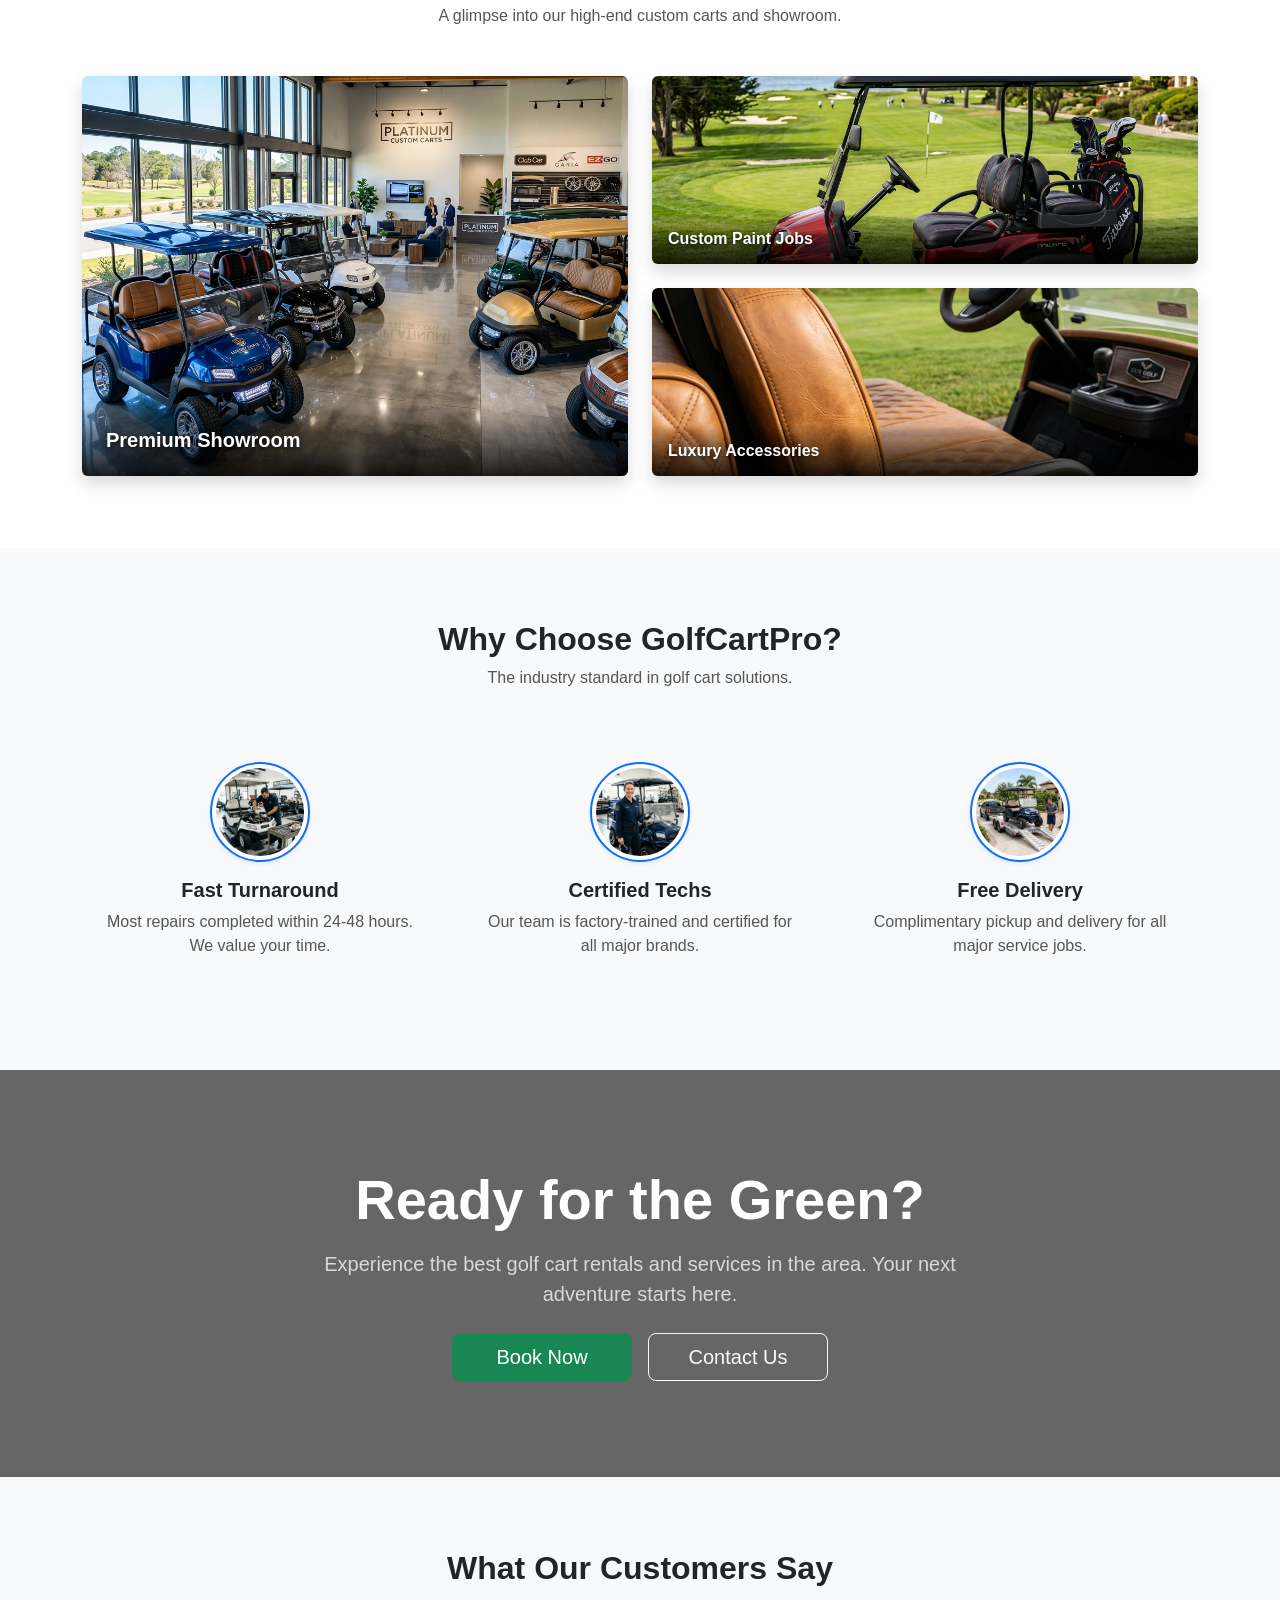
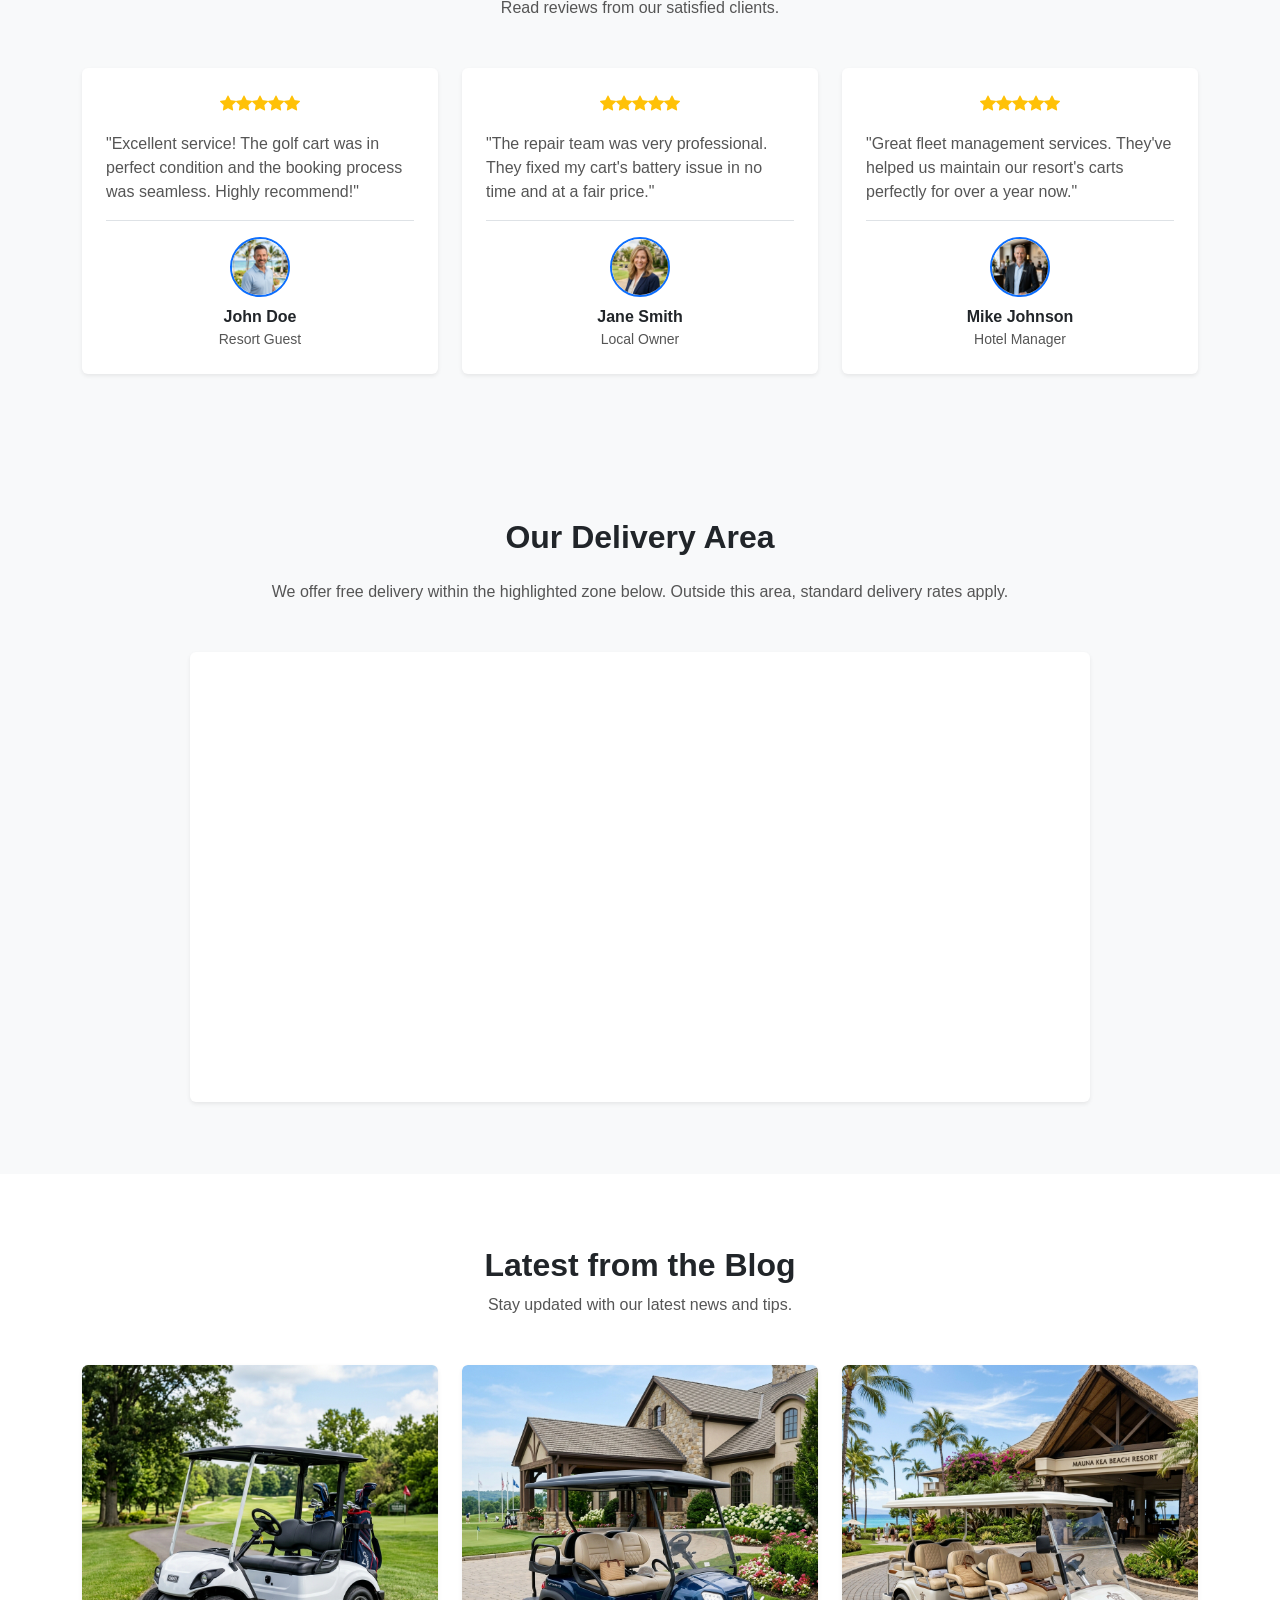
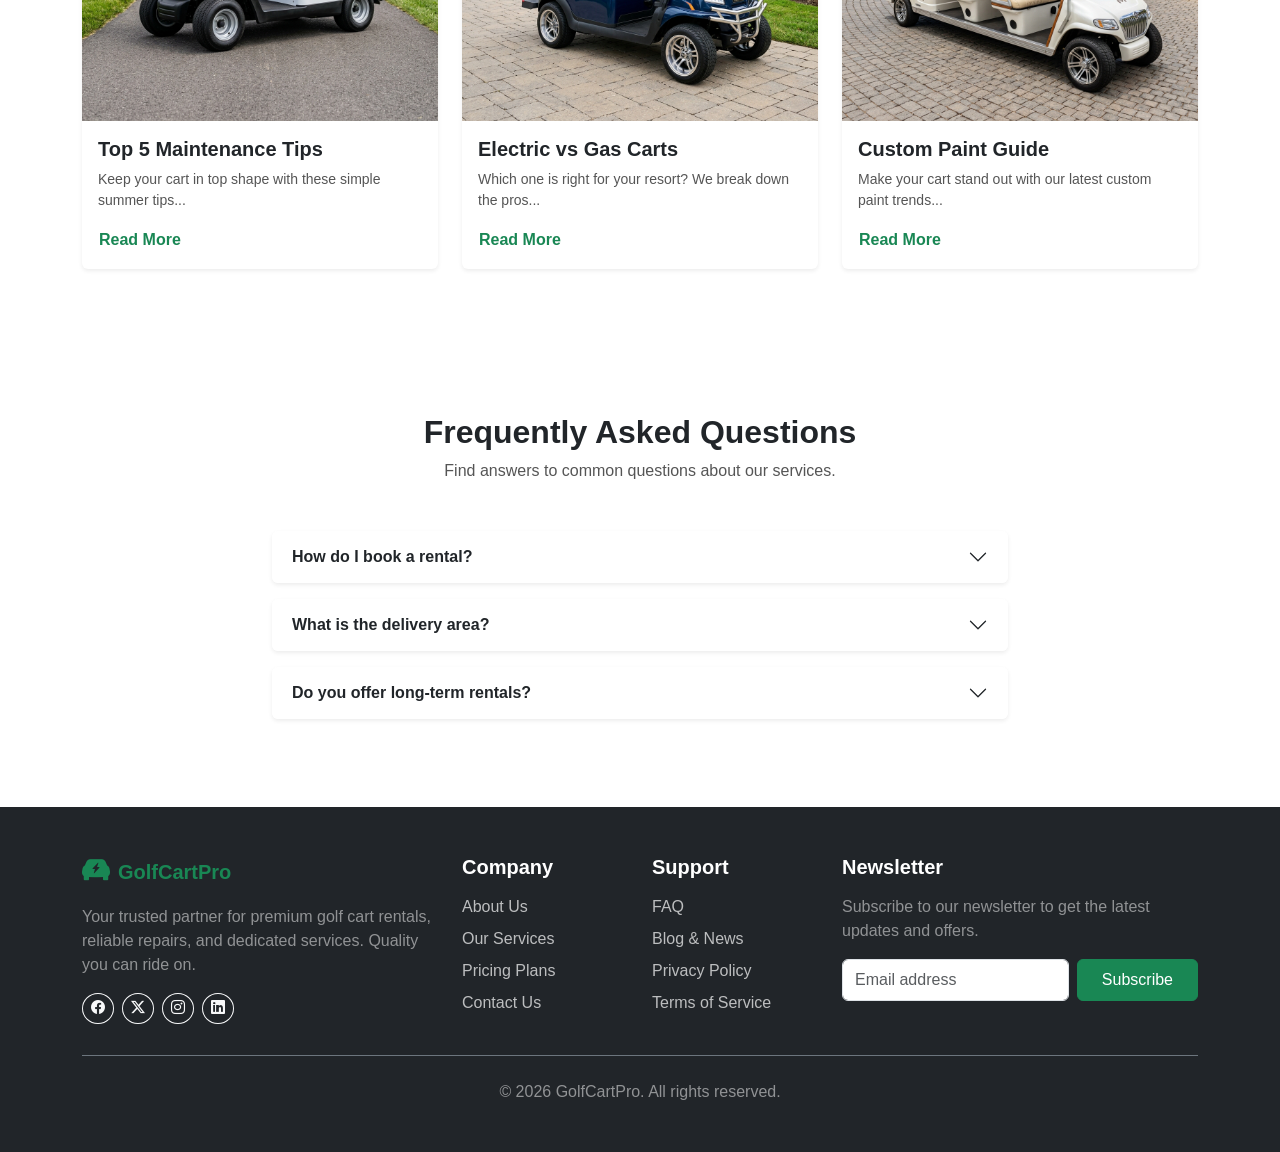
==== commit da1afc73: "style: Refine login button hierarchy, enhance gallery overlay contrast, and update premium assets" ====
--- a/index.html
+++ b/index.html
@@ -44,7 +44,7 @@
               <button class="btn btn-sm btn-outline-secondary rounded-circle" id="themeToggle" aria-label="Toggle Theme">
                 <i class="bi bi-moon-fill" id="themeIcon"></i>
               </button>
-              <a href="login.html" class="btn btn-sm btn-primary">Login</a>
+              <a href="login.html" class="btn btn-sm btn-outline-primary">Login</a>
               <a href="register.html" class="btn btn-sm btn-primary">Sign Up</a>
             </div>
           </div>
@@ -252,28 +252,28 @@
         </div>
         <div class="row g-4">
           <div class="col-md-6">
-            <div class="rounded shadow overflow-hidden position-relative" style="height: 400px;">
-              <img src="assets/images/h1_showroom.png" class="w-100 h-100 object-fit-cover" alt="Showroom">
-              <div class="position-absolute bottom-0 start-0 w-100 p-4 bg-dark bg-opacity-50 text-white">
-                <h5 class="fw-bold mb-0">Premium Showroom</h5>
+            <div class="rounded shadow overflow-hidden position-relative gallery-container" style="height: 400px;">
+              <img src="assets/images/h1_showroom.png" class="w-100 h-100 object-fit-cover gallery-img" alt="Showroom">
+              <div class="position-absolute bottom-0 start-0 w-100 p-4 gallery-overlay text-white">
+                <h5 class="fw-bold mb-0 text-white">Premium Showroom</h5>
               </div>
             </div>
           </div>
           <div class="col-md-6">
             <div class="row g-4">
               <div class="col-12">
-                <div class="rounded shadow overflow-hidden position-relative" style="height: 188px;">
-                   <img src="assets/images/srv_custom_paint.png" class="w-100 h-100 object-fit-cover" alt="Custom Builds">
-                   <div class="position-absolute bottom-0 start-0 w-100 p-3 bg-dark bg-opacity-50 text-white">
-                    <h6 class="fw-bold mb-0">Custom Paint Jobs</h6>
+                <div class="rounded shadow overflow-hidden position-relative gallery-container" style="height: 188px;">
+                   <img src="assets/images/srv_custom_paint.png" class="w-100 h-100 object-fit-cover gallery-img" alt="Custom Builds">
+                   <div class="position-absolute bottom-0 start-0 w-100 p-3 gallery-overlay text-white">
+                    <h6 class="fw-bold mb-0 text-white">Custom Paint Jobs</h6>
                   </div>
                 </div>
               </div>
               <div class="col-12">
-                <div class="rounded shadow overflow-hidden position-relative" style="height: 188px;">
-                   <img src="assets/images/srv_accessories.png" class="w-100 h-100 object-fit-cover" alt="Accessories">
-                   <div class="position-absolute bottom-0 start-0 w-100 p-3 bg-dark bg-opacity-50 text-white">
-                    <h6 class="fw-bold mb-0">Luxury Accessories</h6>
+                <div class="rounded shadow overflow-hidden position-relative gallery-container" style="height: 188px;">
+                   <img src="assets/images/srv_accessories.png" class="w-100 h-100 object-fit-cover gallery-img" alt="Accessories">
+                   <div class="position-absolute bottom-0 start-0 w-100 p-3 gallery-overlay text-white">
+                    <h6 class="fw-bold mb-0 text-white">Luxury Accessories</h6>
                   </div>
                 </div>
               </div>
--- a/assets/css/style.css
+++ b/assets/css/style.css
@@ -34,6 +34,20 @@
   background-color: #146c43;
   border-color: #13653f;
   color: #fff;
+}
+.btn-outline-primary {
+  color: var(--primary-color);
+  border-color: var(--primary-color);
+  background-color: transparent;
+  font-weight: 500;
+  transition: all 0.3s ease;
+}
+.btn-outline-primary:hover,
+.btn-outline-primary:focus,
+.btn-outline-primary:active {
+  color: #fff !important;
+  background-color: var(--primary-color) !important;
+  border-color: var(--primary-color) !important;
 }
 
 /* Header */
@@ -57,6 +71,22 @@
   background-color: var(--primary-color);
   bottom: 0;
   left: 0;
+}
+
+/* Custom Header Login Button Styling */
+.navbar .btn-outline-primary {
+  color: var(--primary-color) !important;
+  border: 1.5px solid var(--primary-color) !important;
+  background-color: #ffffff !important;
+  font-weight: 600 !important;
+  transition: all 0.3s ease;
+}
+.navbar .btn-outline-primary:hover,
+.navbar .btn-outline-primary:focus,
+.navbar .btn-outline-primary:active {
+  color: #ffffff !important;
+  background-color: var(--primary-color) !important;
+  border-color: var(--primary-color) !important;
 }
 
 /* Hero Section */
@@ -260,15 +290,24 @@
   display: flex;
   align-items: center;
   justify-content: center;
-  font-weight: 600;
-  font-size: 0.7rem;
-  transition: all 0.3s ease;
+  font-weight: 700;
+  font-size: 0.75rem;
+  transition: all 0.3s ease;
+  border: 1.5px solid #212529 !important;
+  color: #212529 !important;
+  background-color: transparent;
+}
+
+[data-bs-theme="dark"] #rtlToggle, 
+[data-bs-theme="dark"] #themeToggle {
+  border-color: #ffffff !important;
+  color: #ffffff !important;
 }
 
 #rtlToggle:hover, #themeToggle:hover {
-  background-color: var(--primary-color);
-  border-color: var(--primary-color);
-  color: #fff;
+  background-color: var(--primary-color) !important;
+  border-color: var(--primary-color) !important;
+  color: #fff !important;
 }
 
 /* Social Buttons */
@@ -378,3 +417,28 @@
 ::-webkit-scrollbar-thumb:hover {
   background: #146c43;
 }
+
+/* Gallery Premium Hover and High-Contrast Text Overlays */
+.gallery-container {
+  overflow: hidden;
+  position: relative;
+  border-radius: 12px;
+}
+.gallery-img {
+  transition: transform 0.6s cubic-bezier(0.25, 1, 0.5, 1);
+}
+.gallery-container:hover .gallery-img {
+  transform: scale(1.06);
+}
+.gallery-overlay {
+  background: linear-gradient(to top, rgba(0, 0, 0, 0.85) 0%, rgba(0, 0, 0, 0.4) 60%, rgba(0, 0, 0, 0) 100%) !important;
+  transition: all 0.3s ease;
+}
+.gallery-container:hover .gallery-overlay {
+  background: linear-gradient(to top, rgba(0, 0, 0, 0.95) 0%, rgba(0, 0, 0, 0.5) 60%, rgba(0, 0, 0, 0) 100%) !important;
+}
+.gallery-overlay h5,
+.gallery-overlay h6 {
+  color: #ffffff !important;
+  text-shadow: 0 2px 4px rgba(0, 0, 0, 0.65) !important;
+}
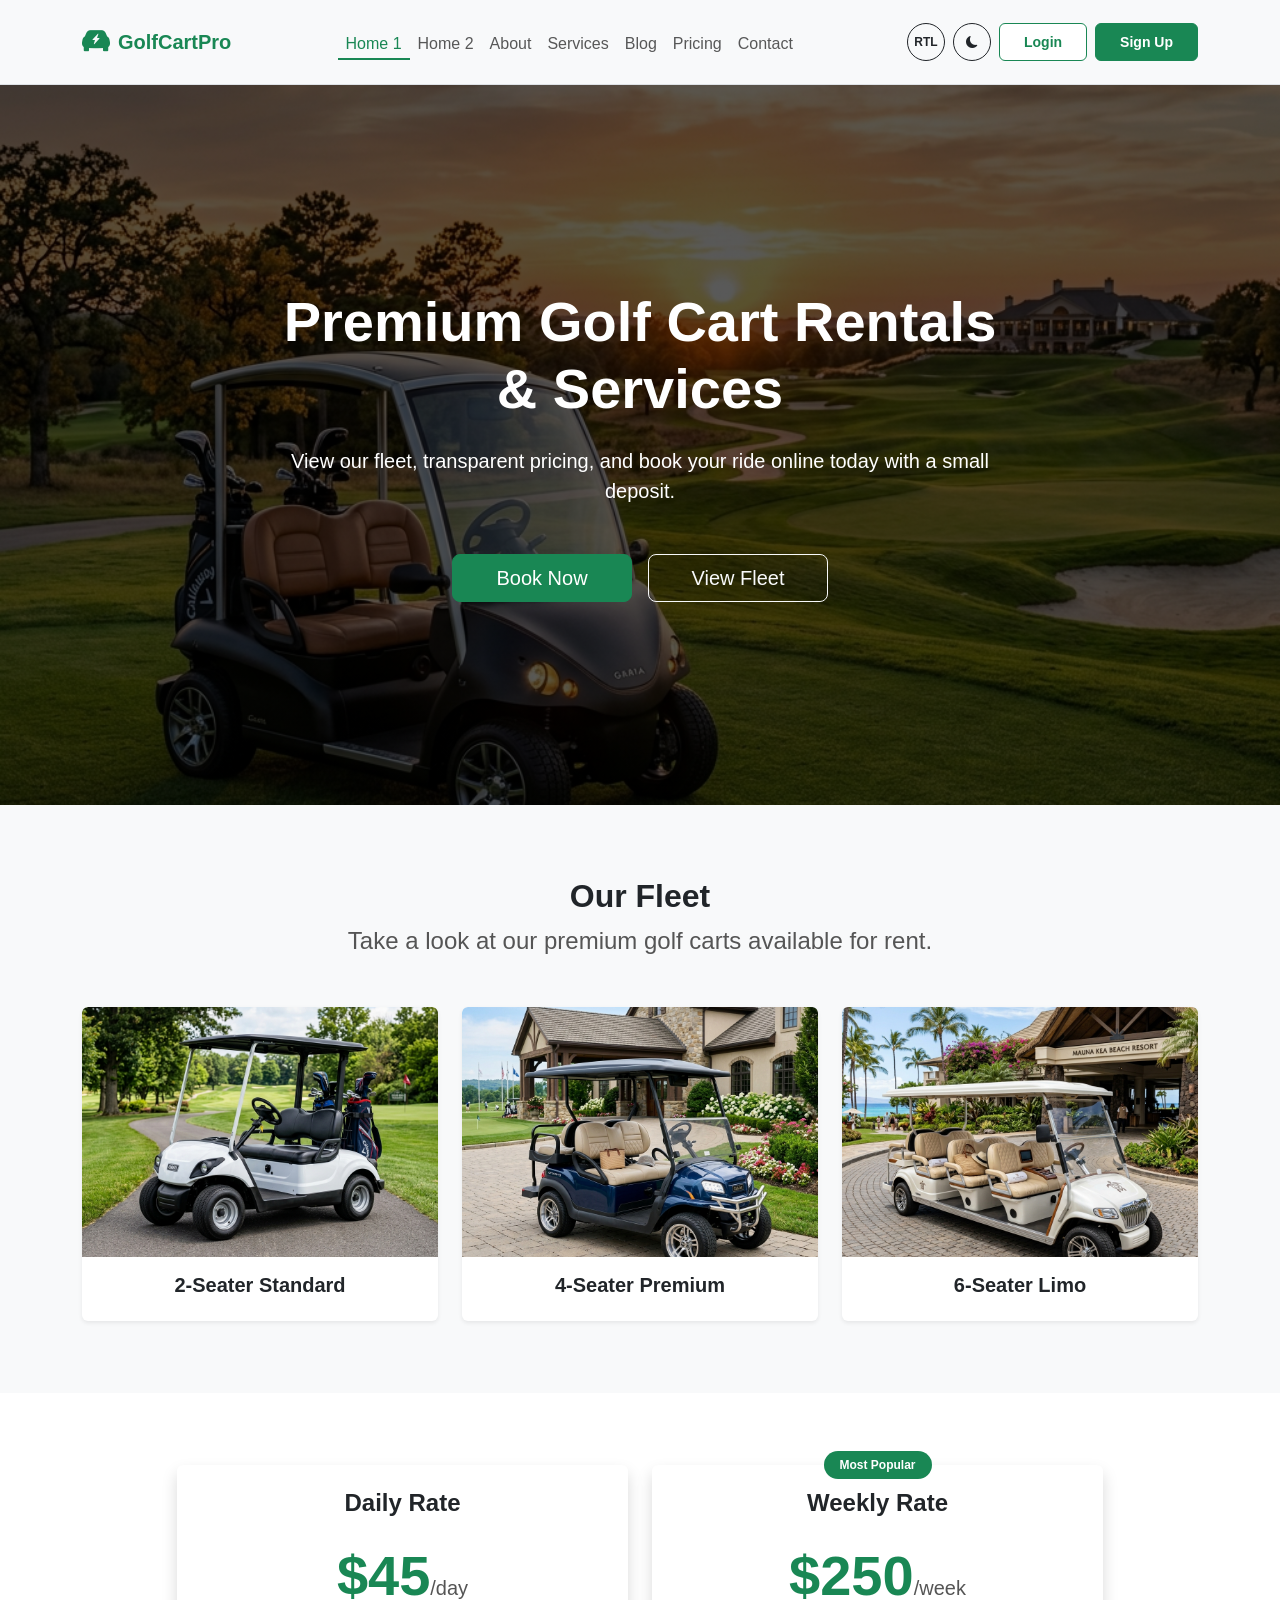
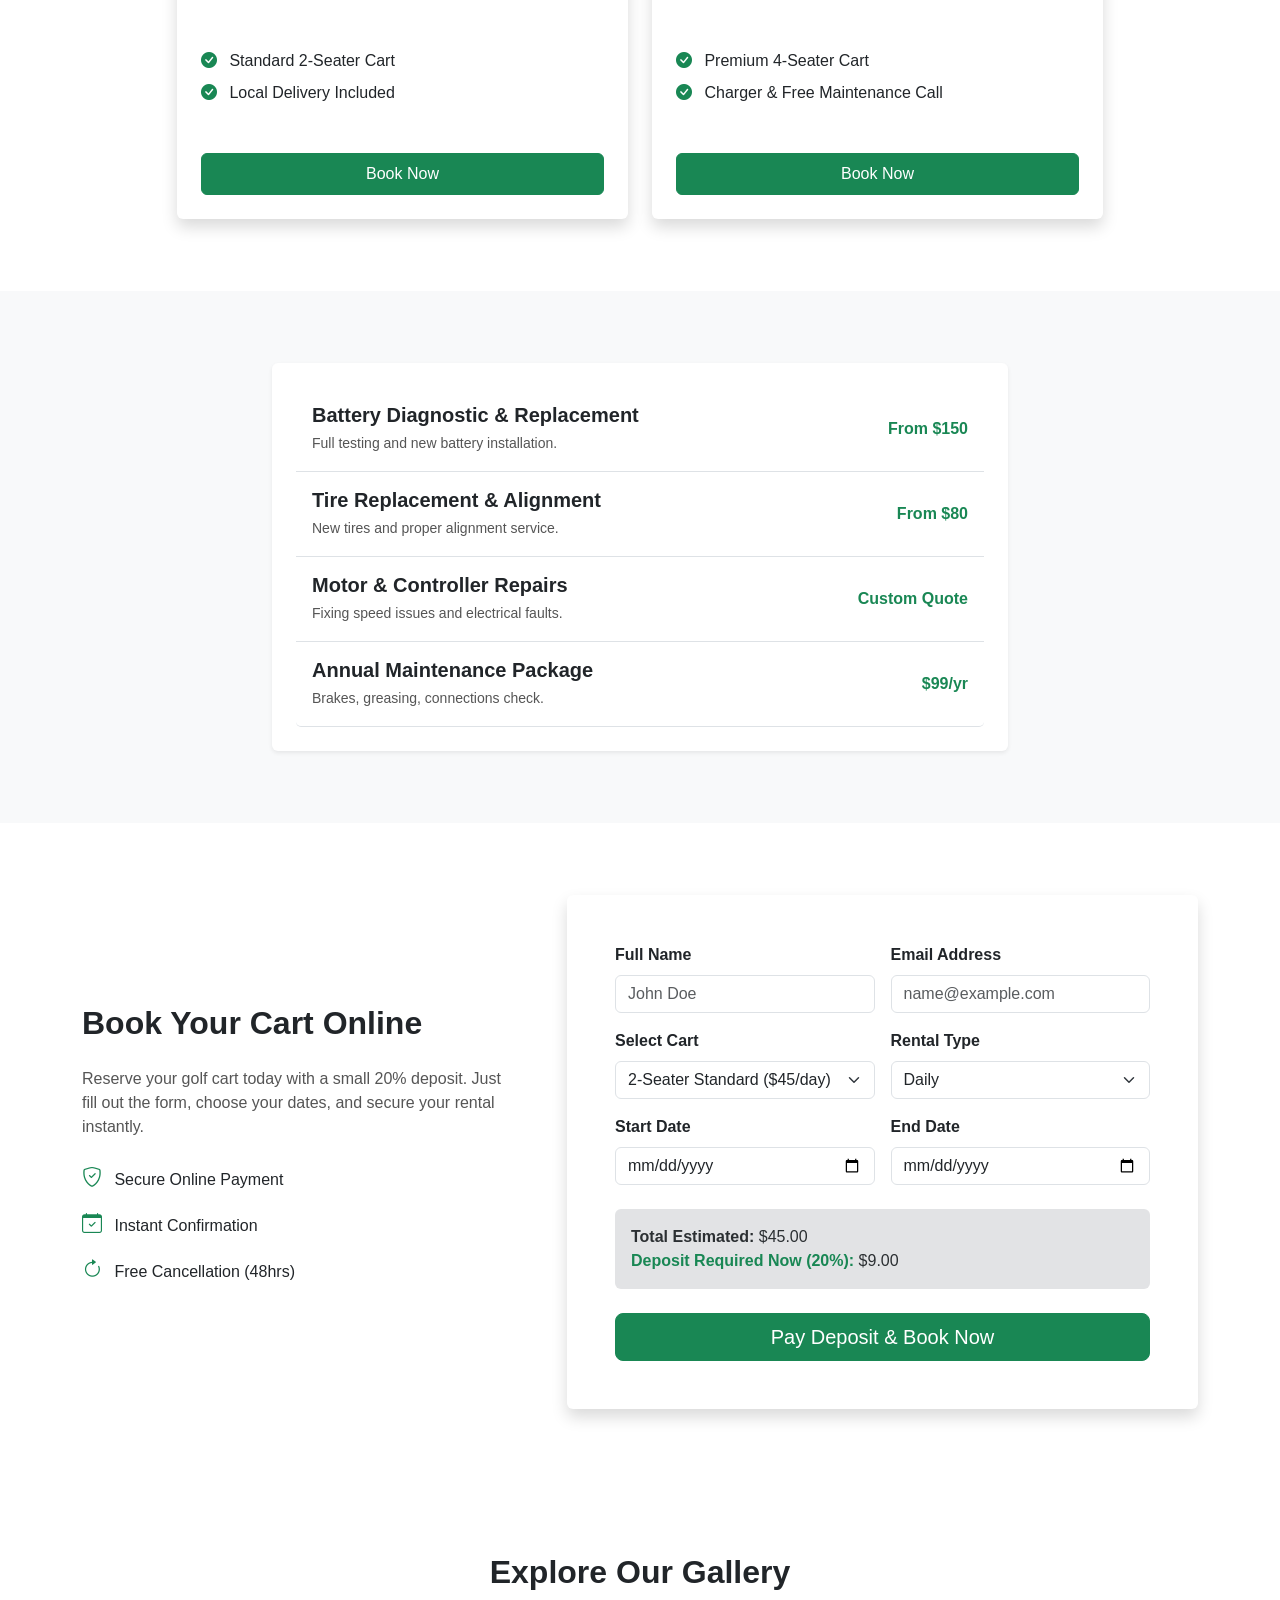
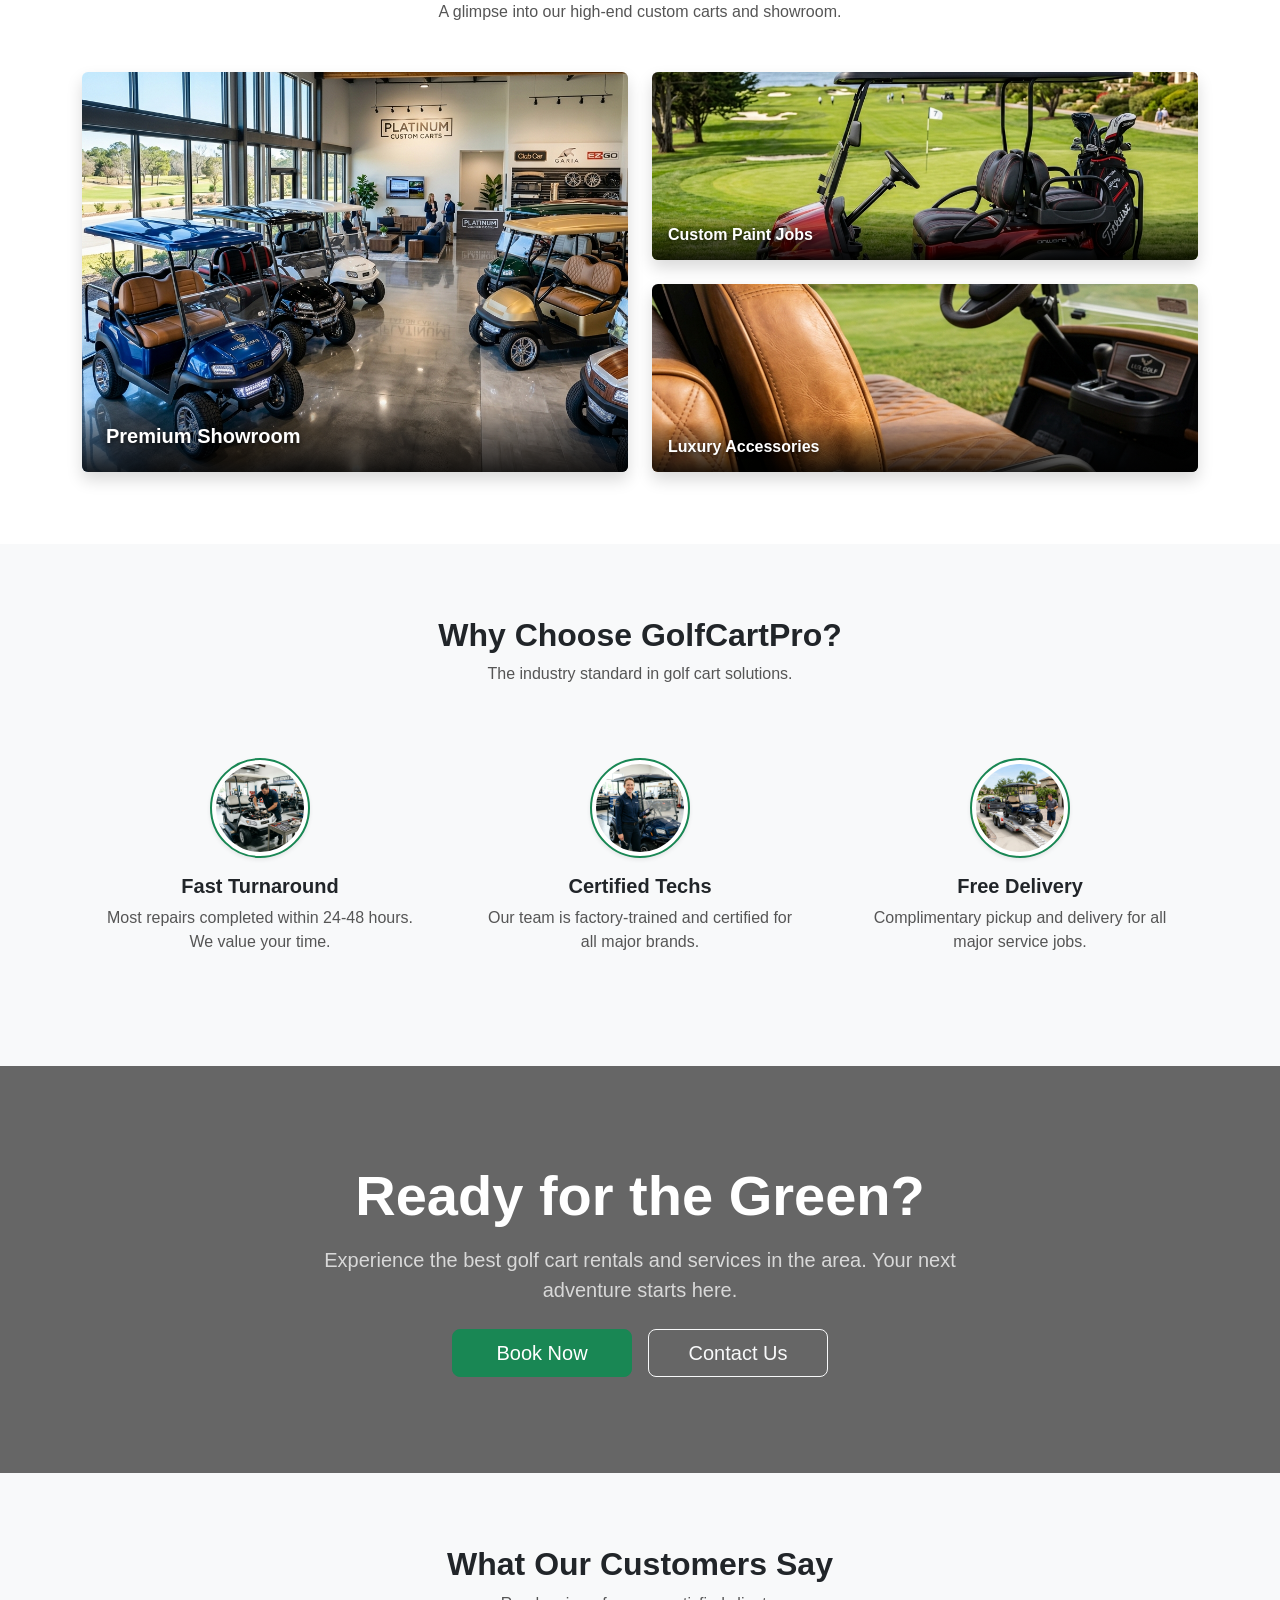
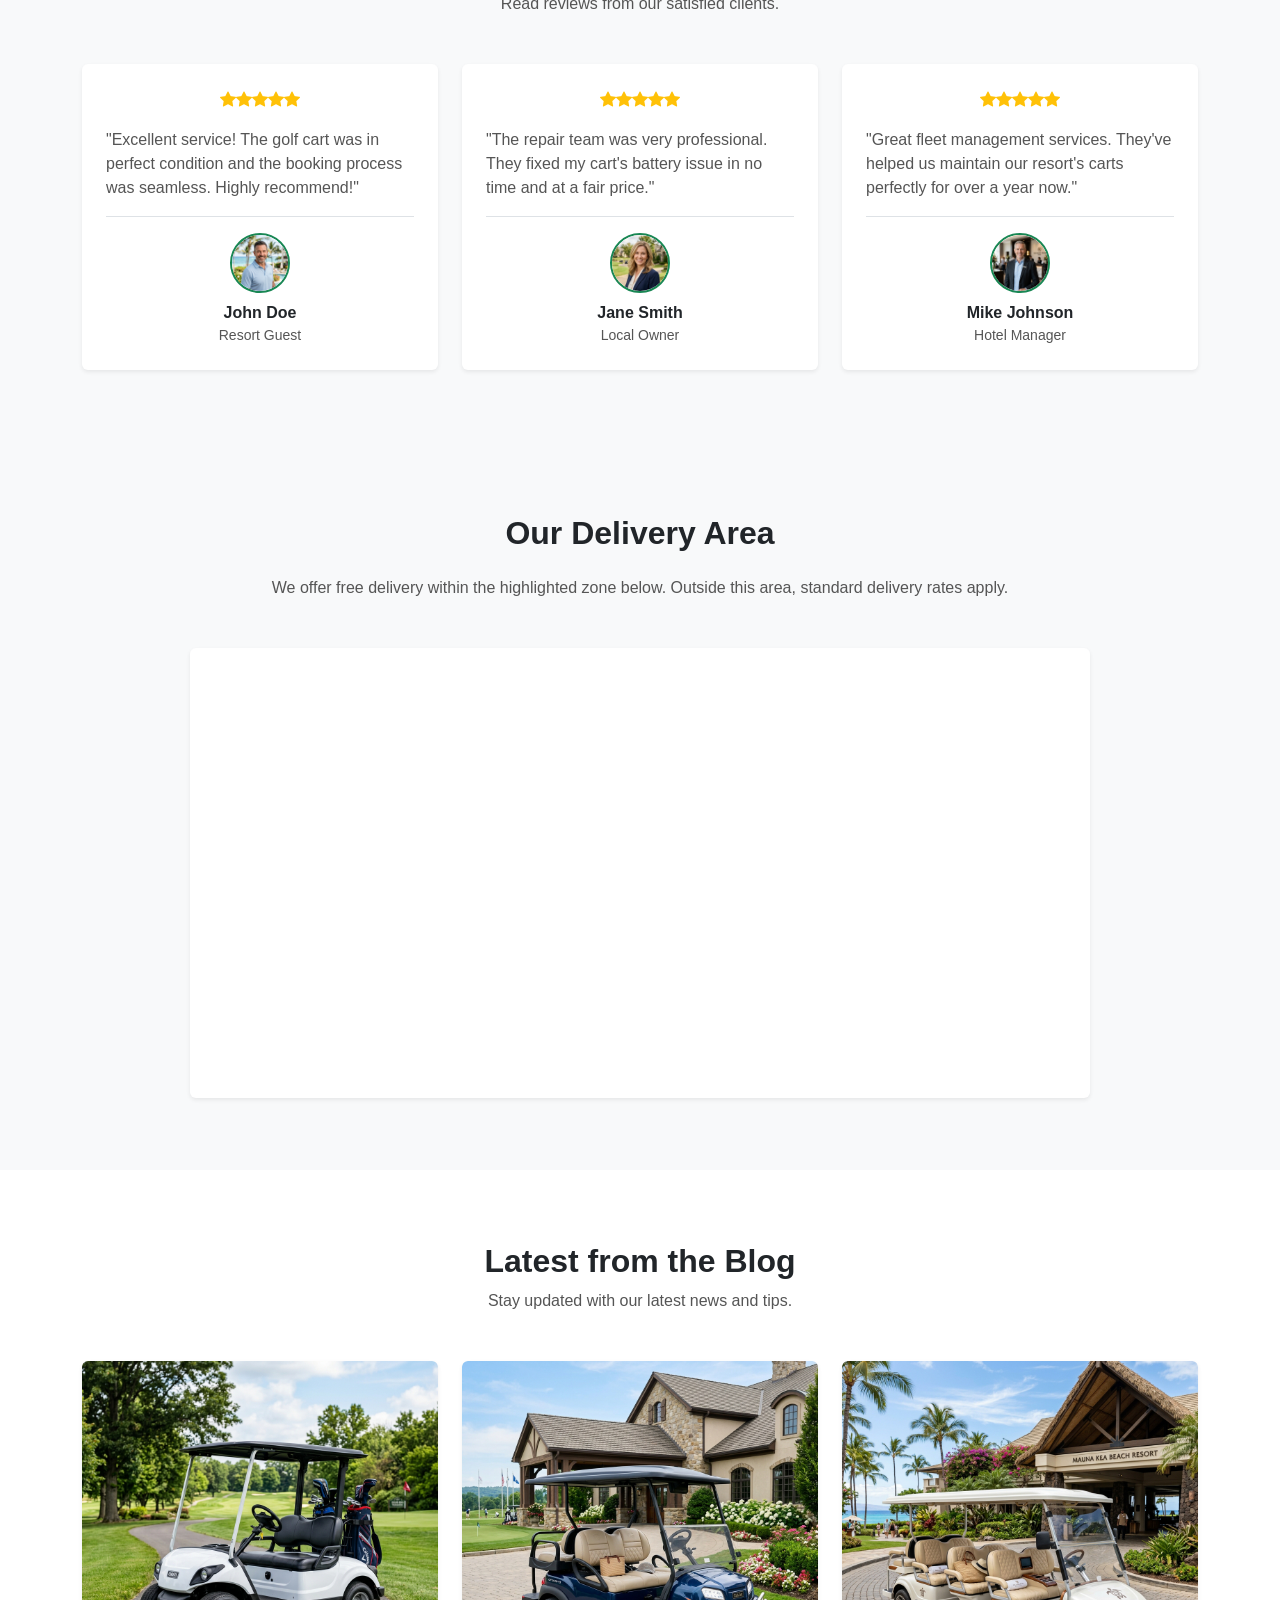
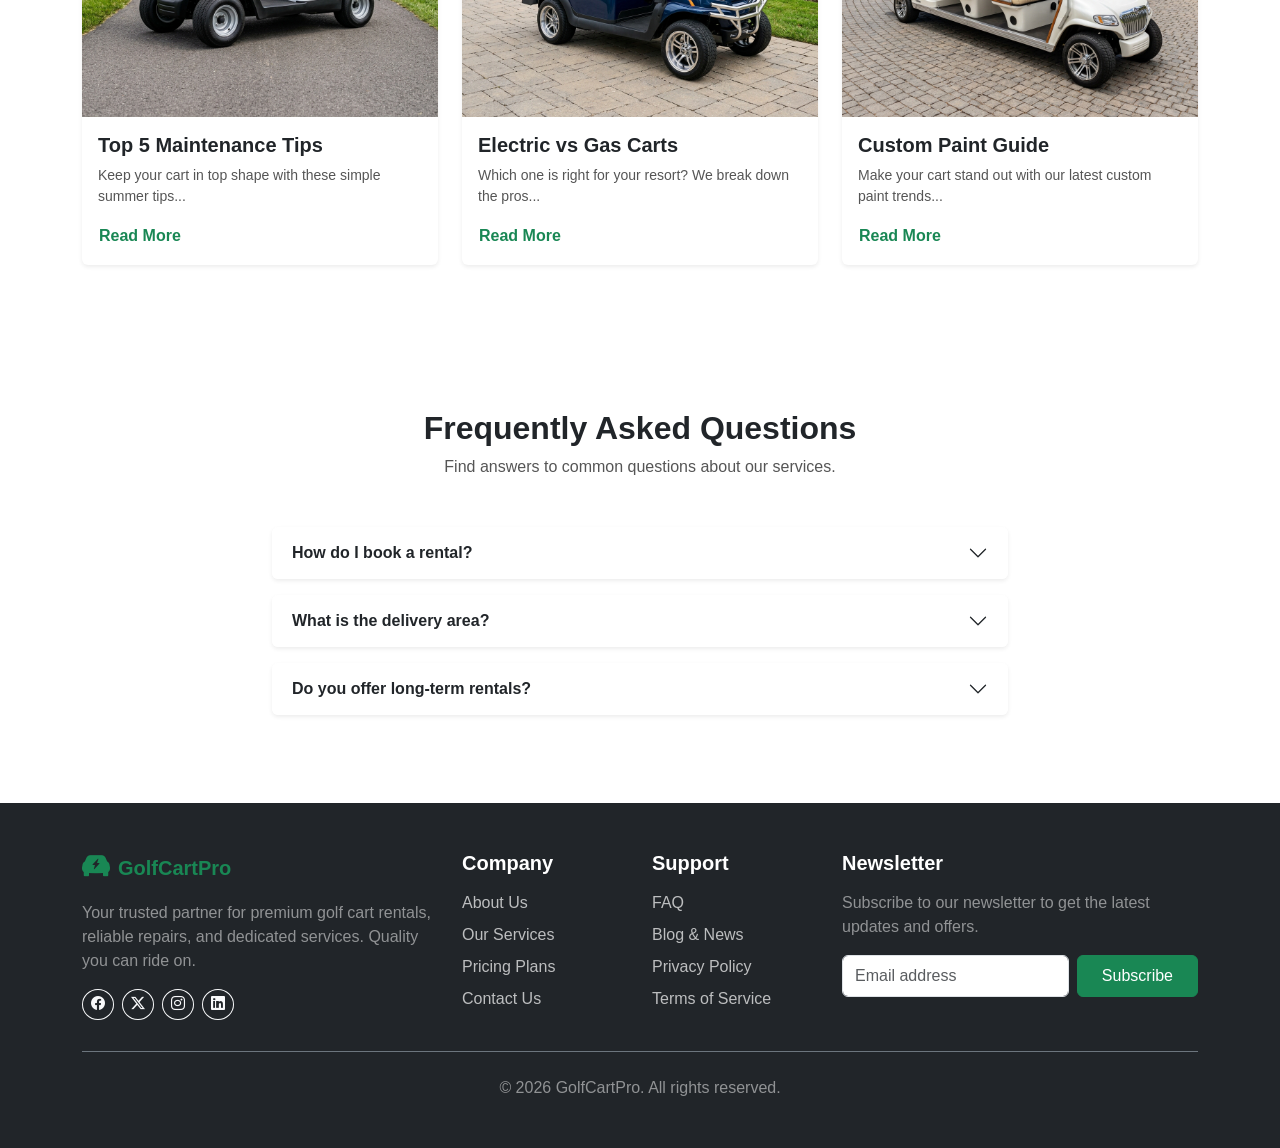
==== commit 651afb1c: "Remove blue bottom line from Weekly Rate pricing card on Home 1 and map .border-primary to brand pri" ====
--- a/index.html
+++ b/index.html
@@ -123,7 +123,7 @@
             </div>
           </div>
           <div class="col-md-5">
-            <div class="card h-100 p-4 border-0 shadow text-center border-bottom border-primary border-4 position-relative" style="overflow: visible;">
+            <div class="card h-100 p-4 border-0 shadow text-center position-relative" style="overflow: visible;">
               <span class="position-absolute top-0 start-50 translate-middle badge rounded-pill bg-primary px-3 py-2 text-white fw-bold">Most Popular</span>
               <h4 class="fw-bold">Weekly Rate</h4>
               <h2 class="display-4 fw-bold text-primary my-3">$250<span class="fs-5 text-secondary fw-normal">/week</span></h2>
--- a/assets/css/style.css
+++ b/assets/css/style.css
@@ -22,6 +22,7 @@
 .bg-primary { background-color: var(--primary-color) !important; }
 .bg-secondary { background-color: var(--secondary-color) !important; }
 .bg-tertiary { background-color: var(--tertiary-color) !important; }
+.border-primary { border-color: var(--primary-color) !important; }
 
 .btn-primary {
   background-color: var(--primary-color);
@@ -73,12 +74,22 @@
   left: 0;
 }
 
-/* Custom Header Login Button Styling */
+/* Custom Header Login & Sign Up Button Styling */
+.navbar .btn-primary,
+.navbar .btn-outline-primary {
+  padding: 0.5rem 1.5rem !important;
+  font-size: 0.875rem !important;
+  font-weight: 600 !important;
+  height: 38px !important;
+  display: inline-flex !important;
+  align-items: center !important;
+  justify-content: center !important;
+  border-radius: 6px !important;
+}
 .navbar .btn-outline-primary {
   color: var(--primary-color) !important;
   border: 1.5px solid var(--primary-color) !important;
   background-color: #ffffff !important;
-  font-weight: 600 !important;
   transition: all 0.3s ease;
 }
 .navbar .btn-outline-primary:hover,
